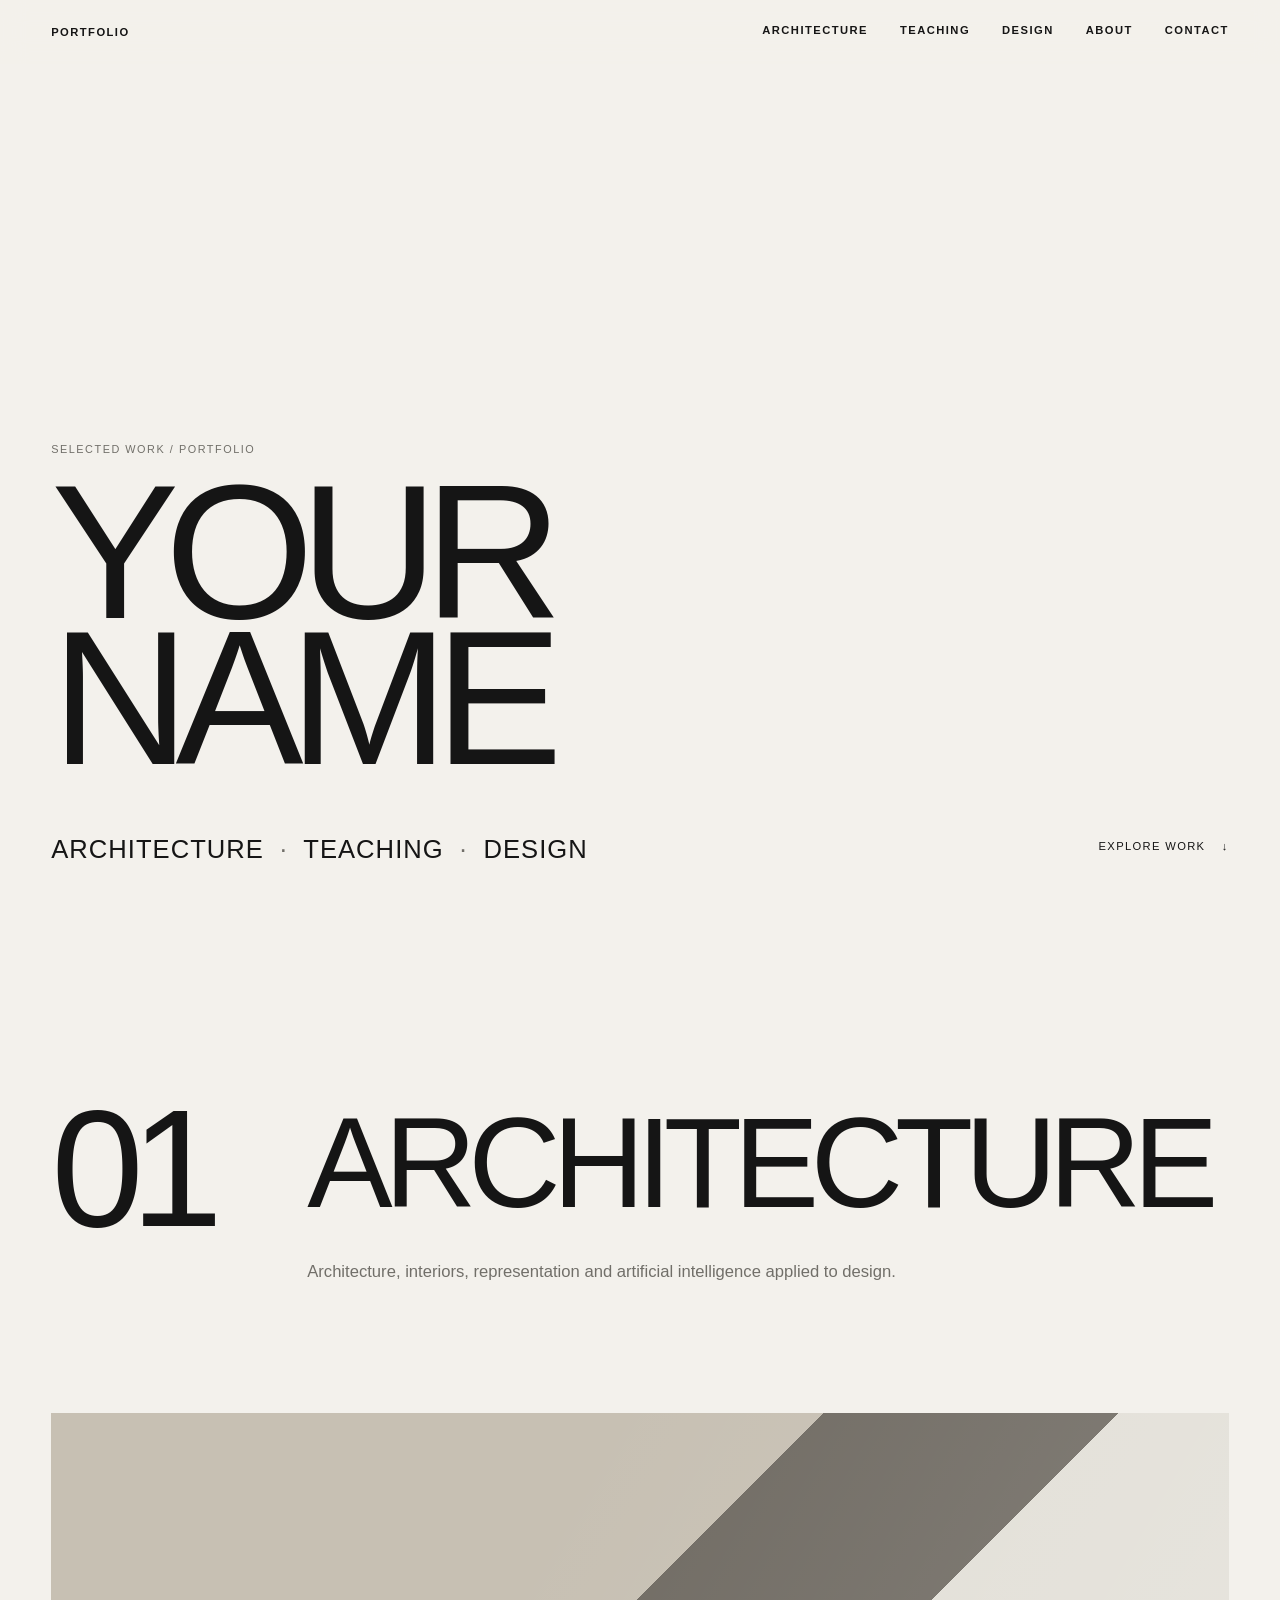
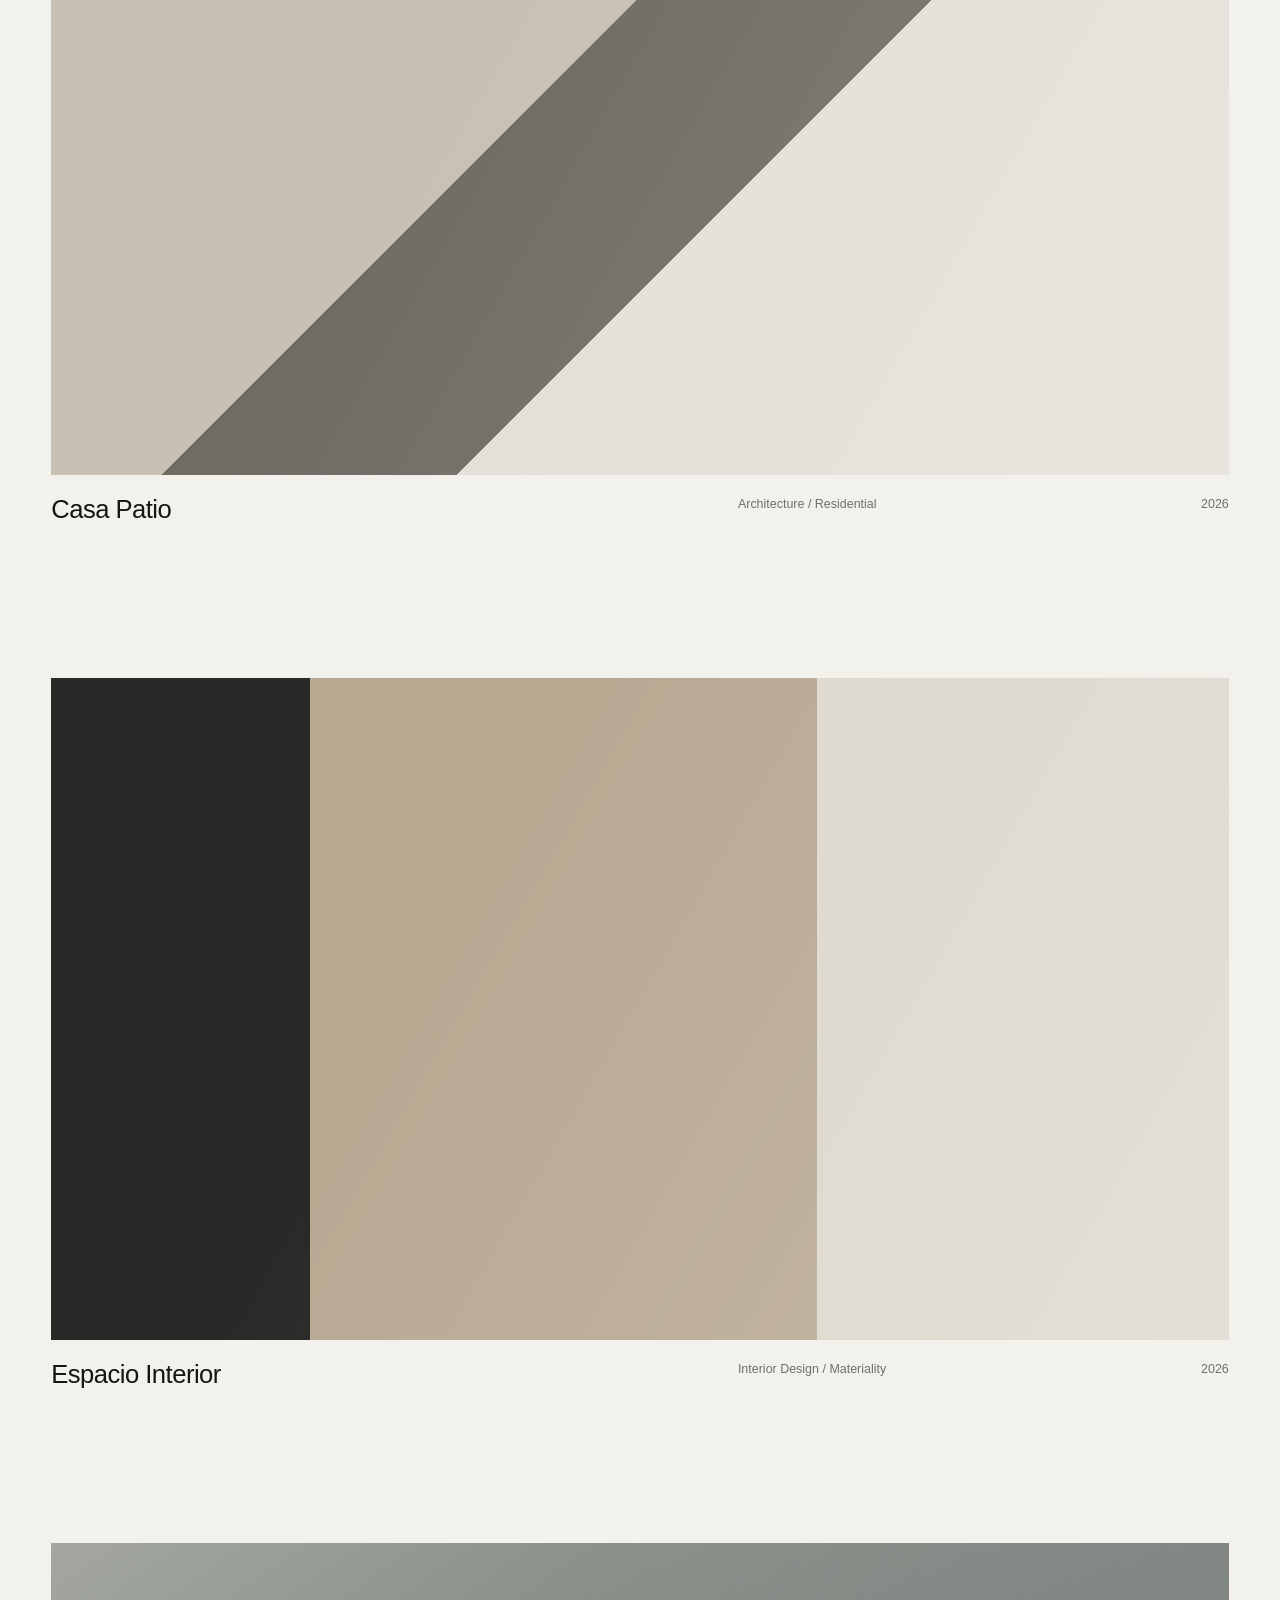
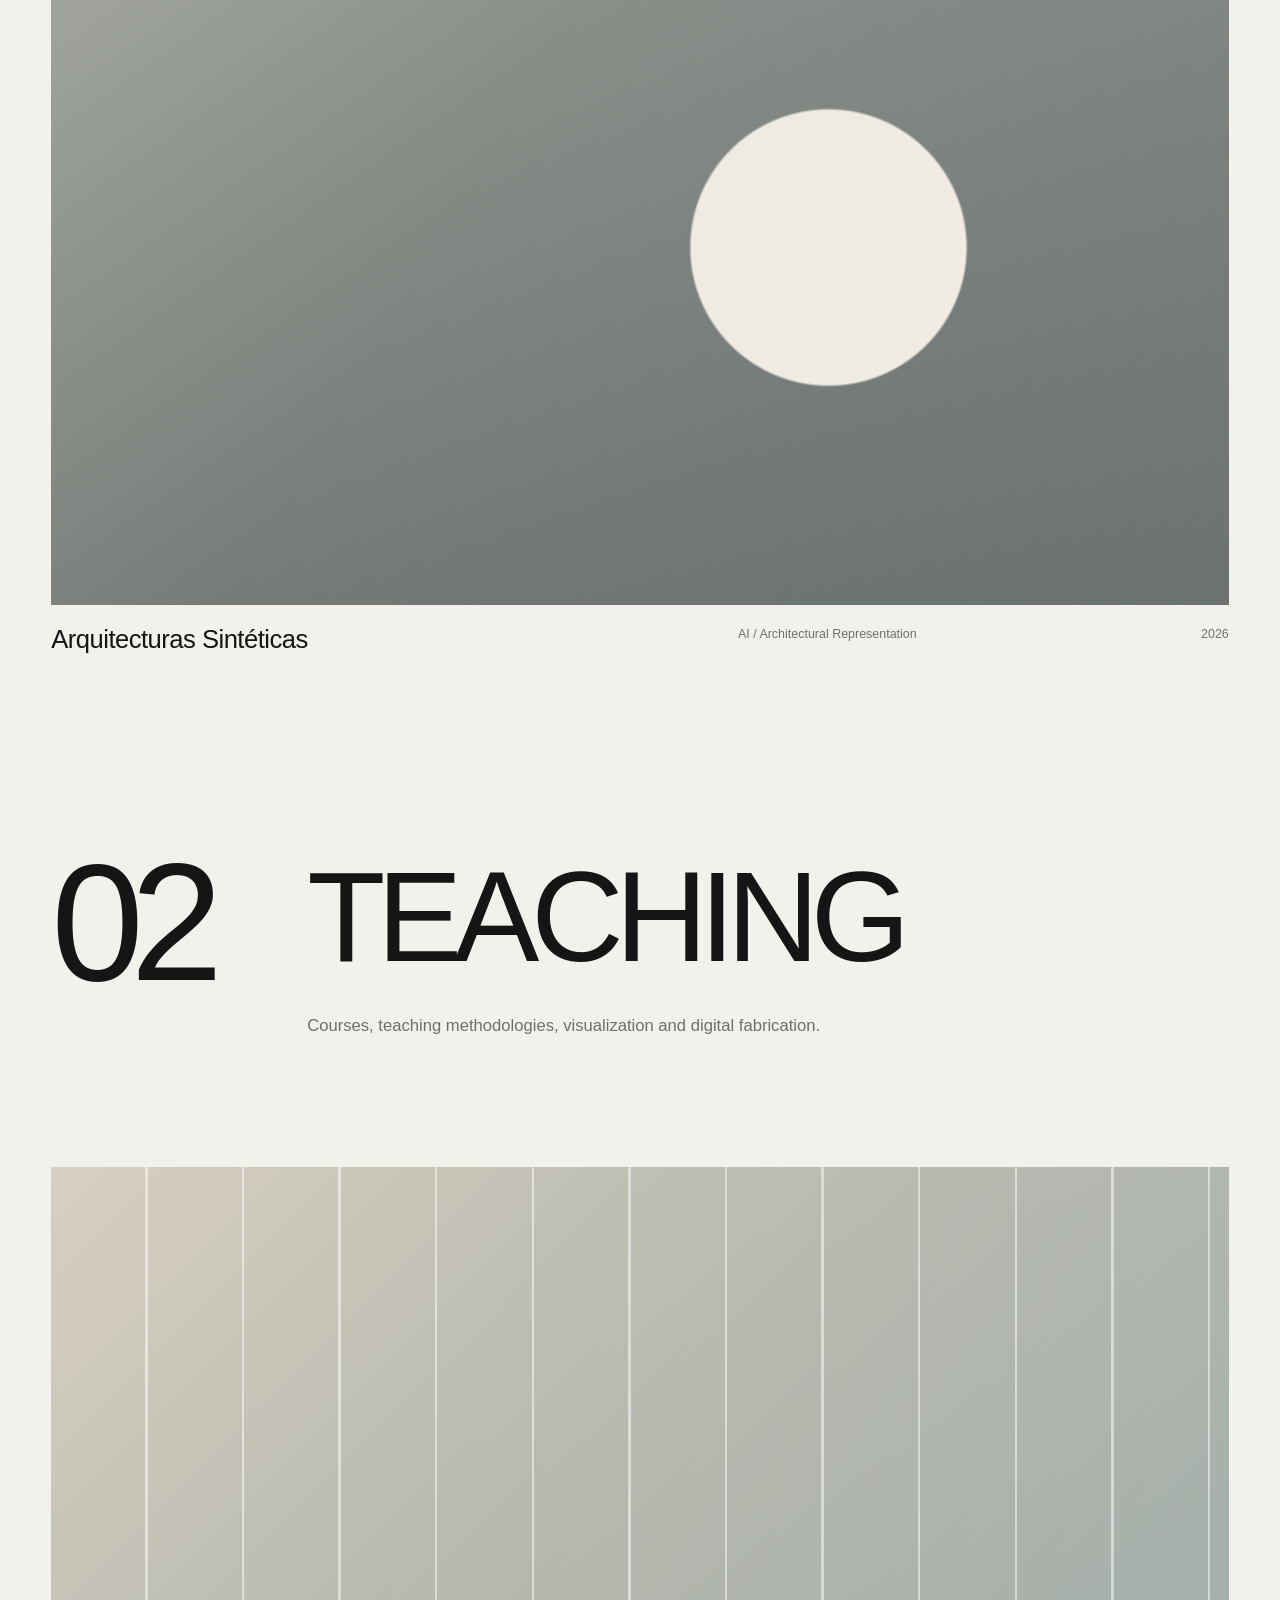
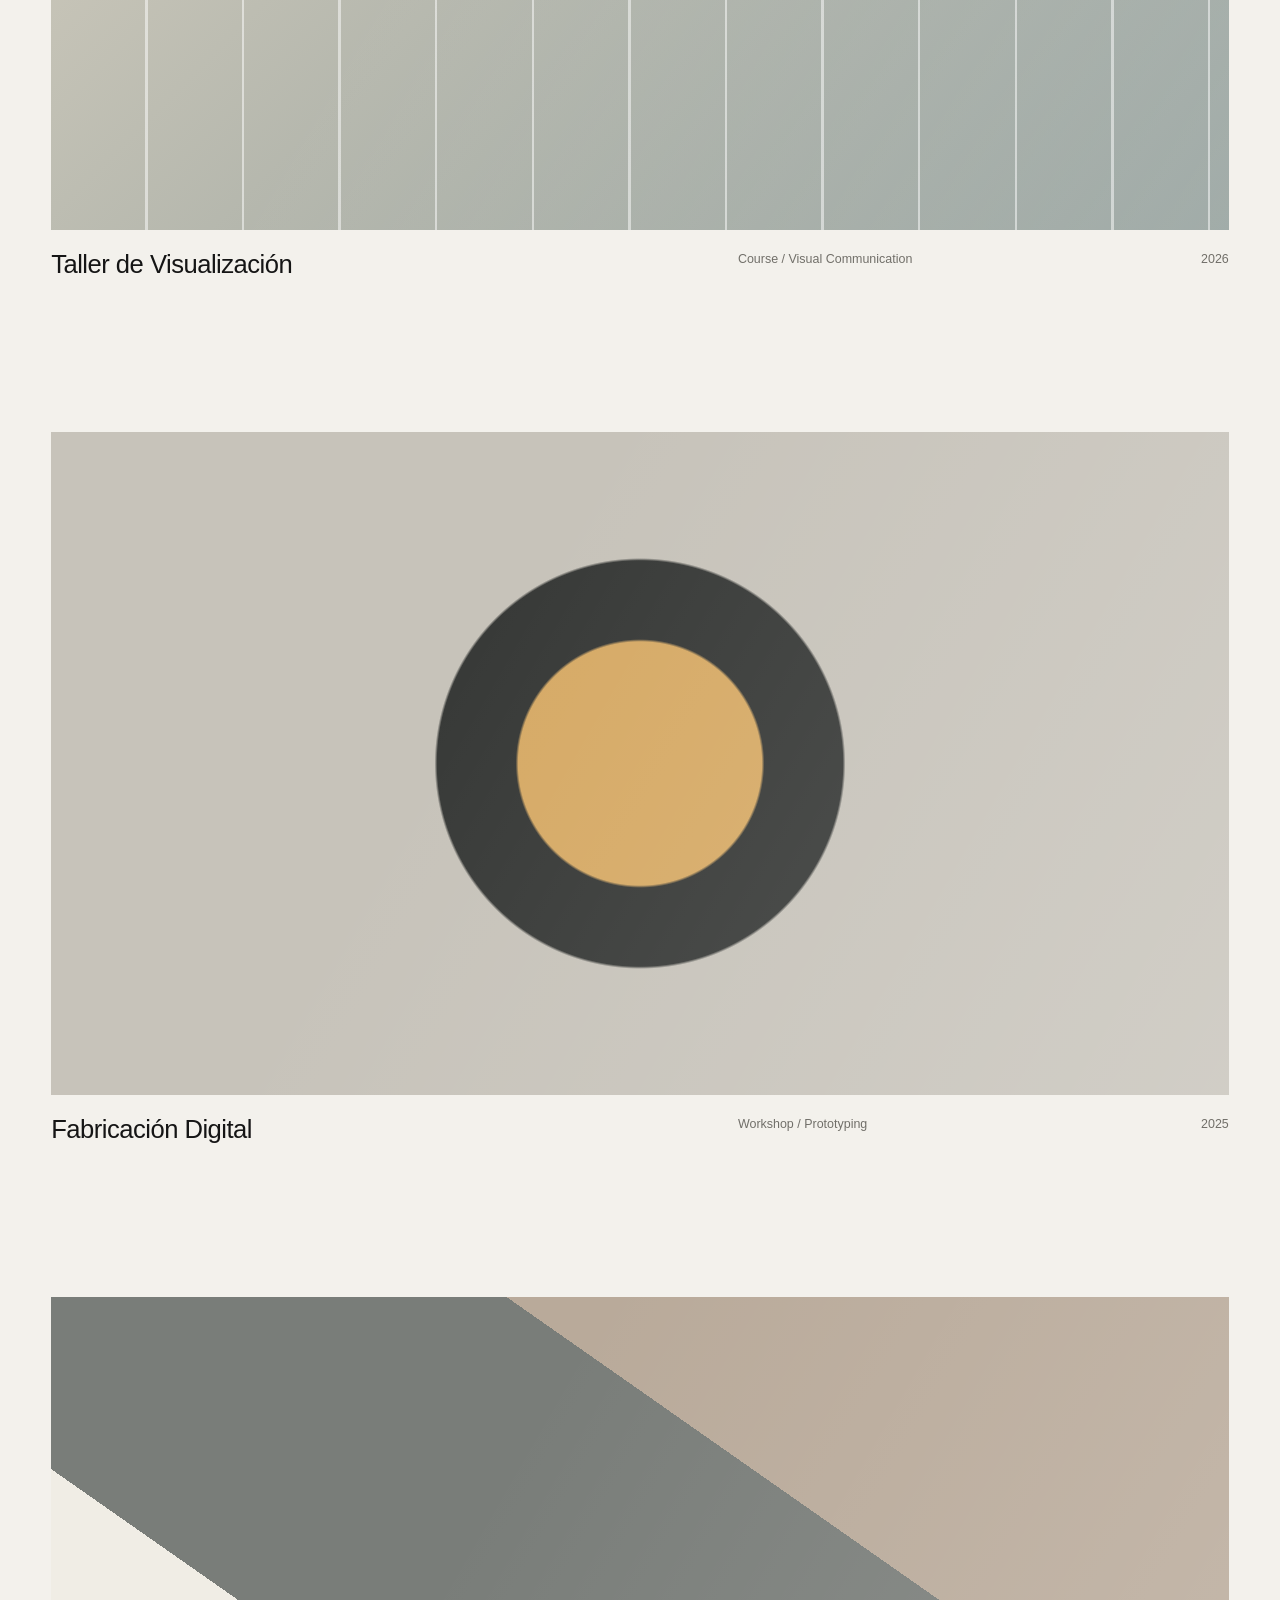
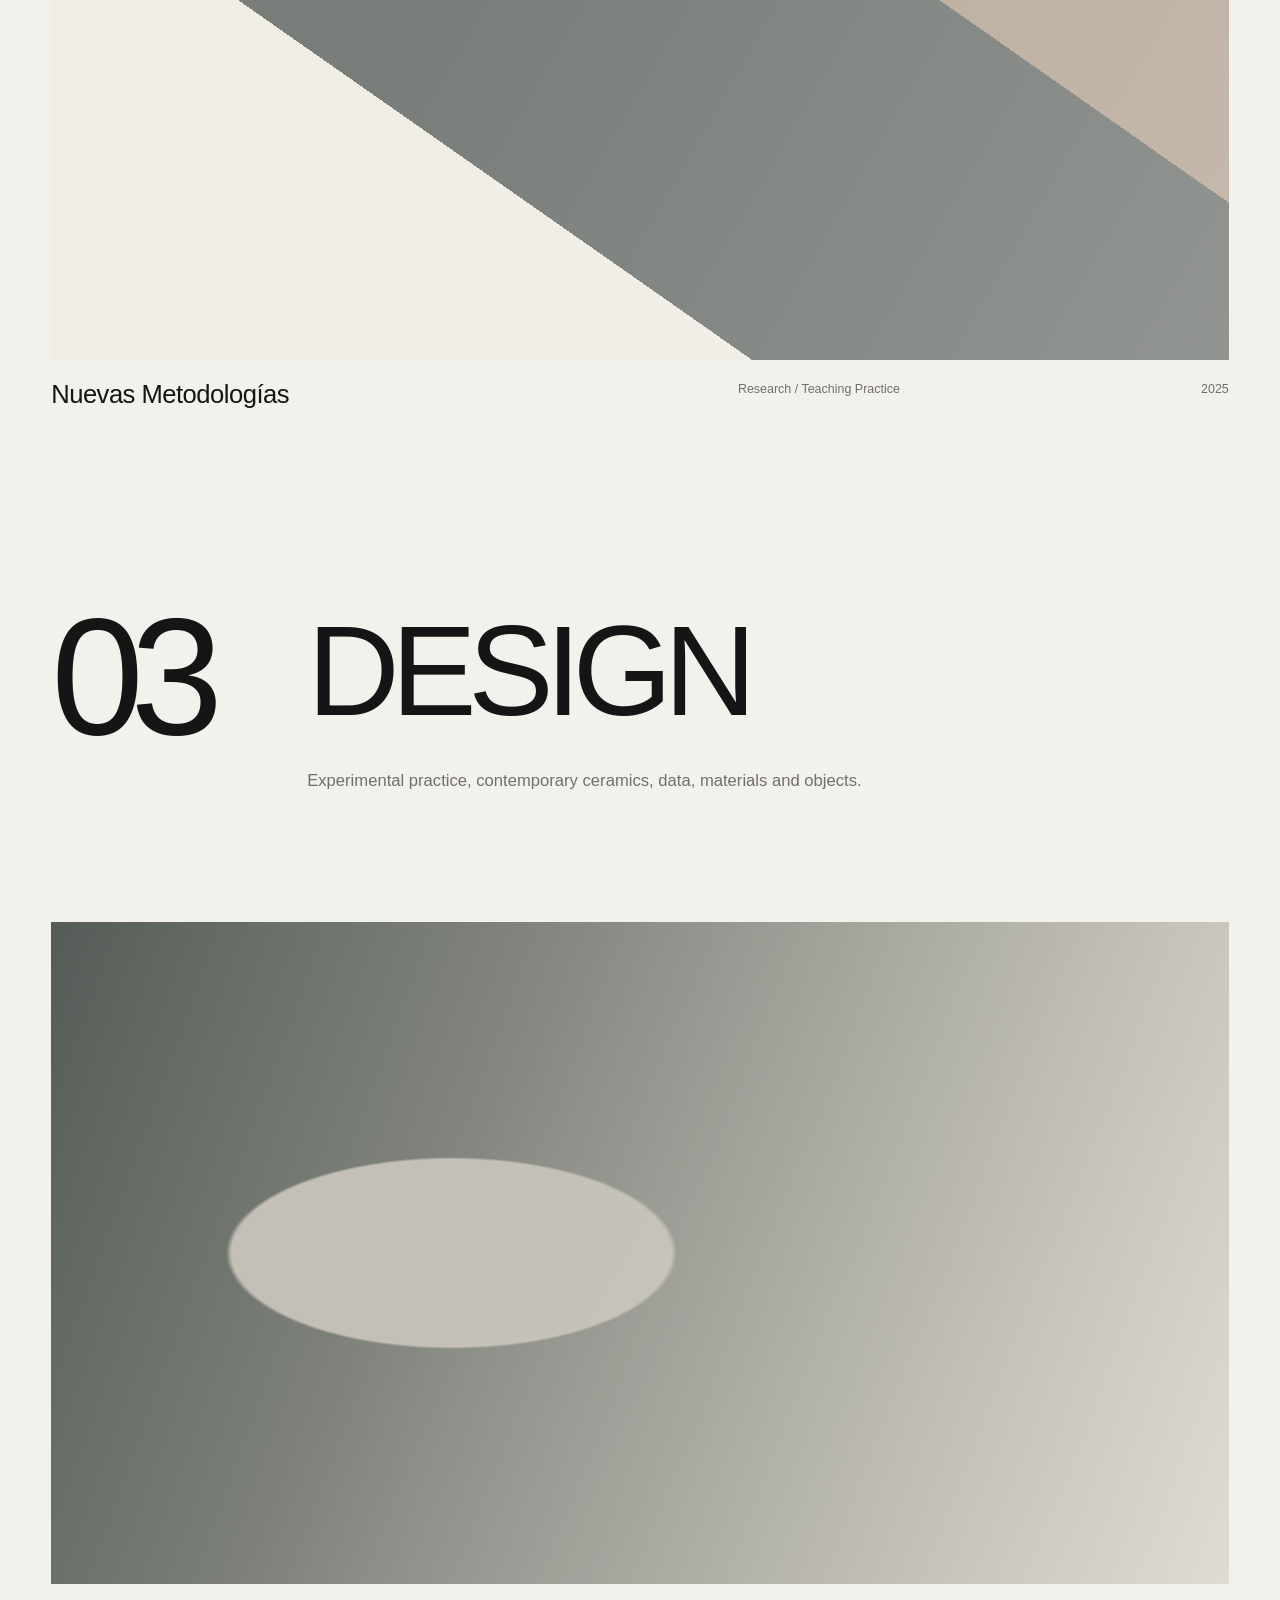
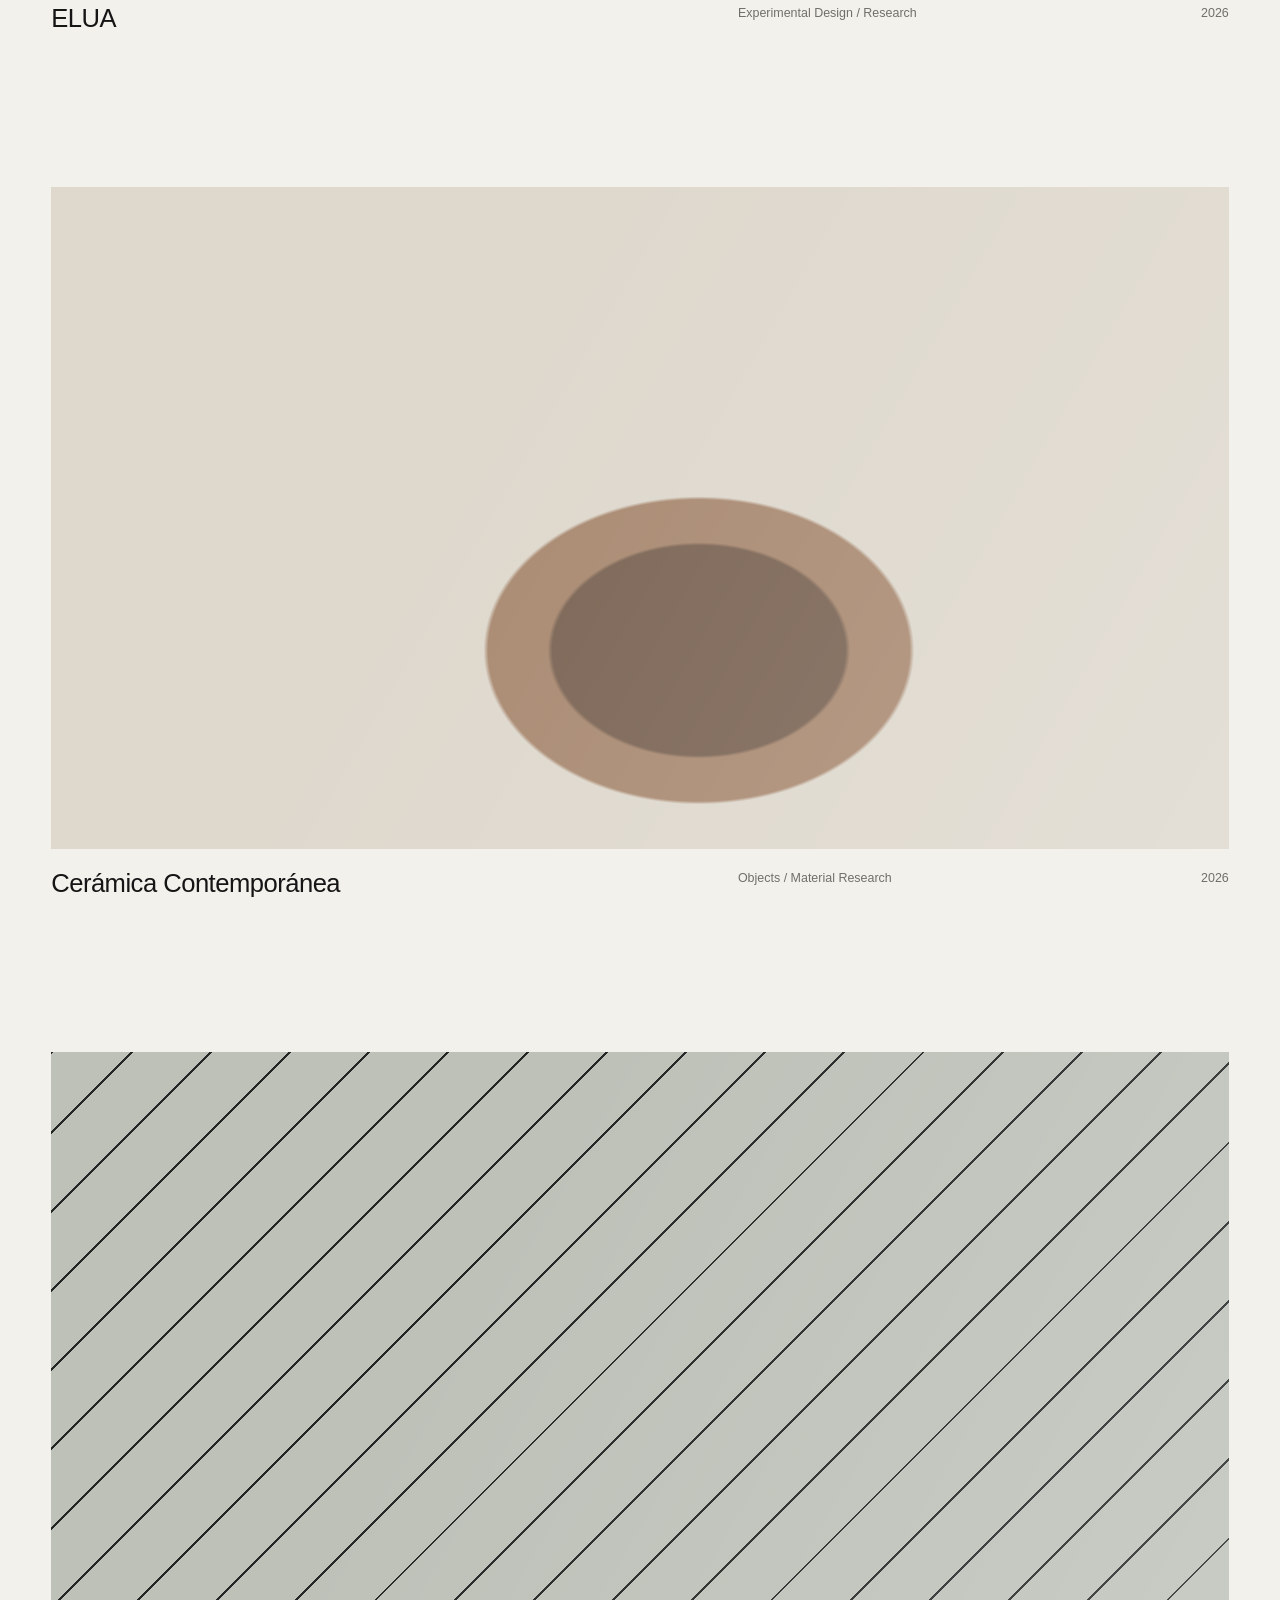
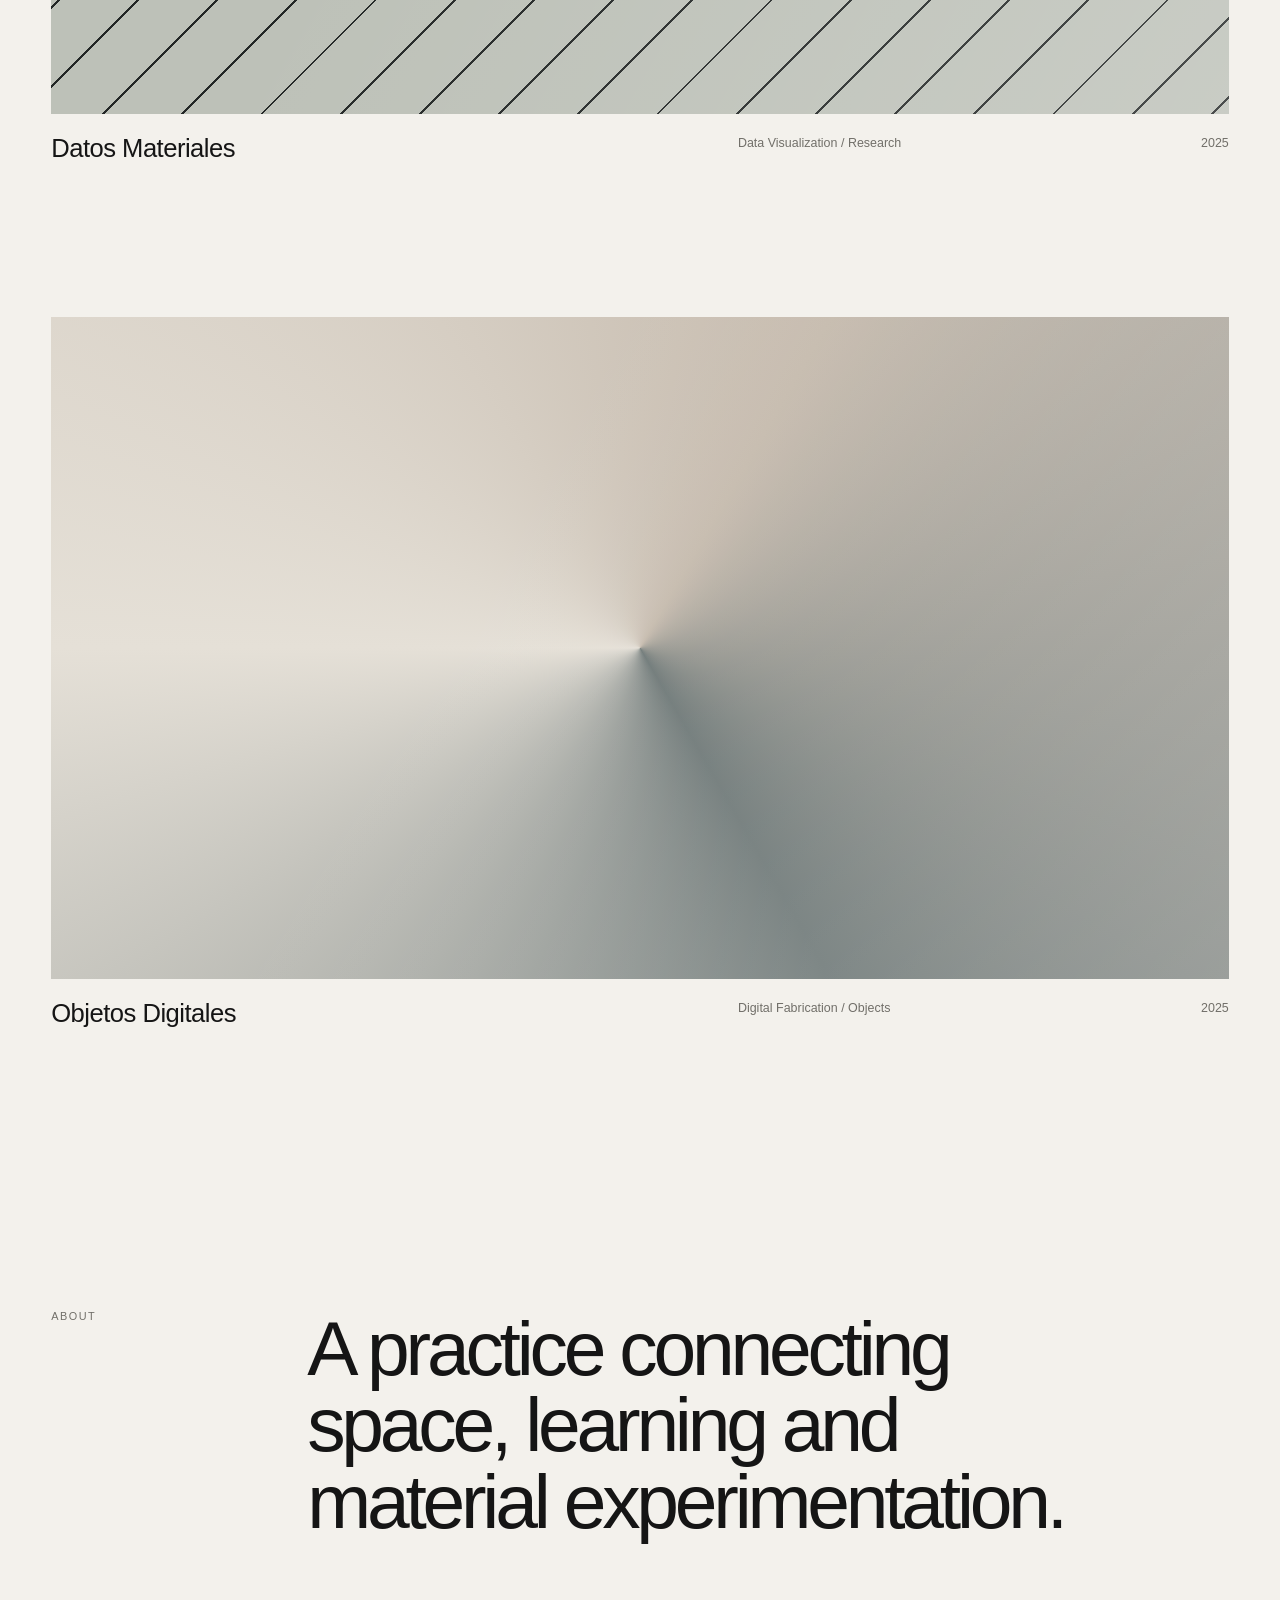
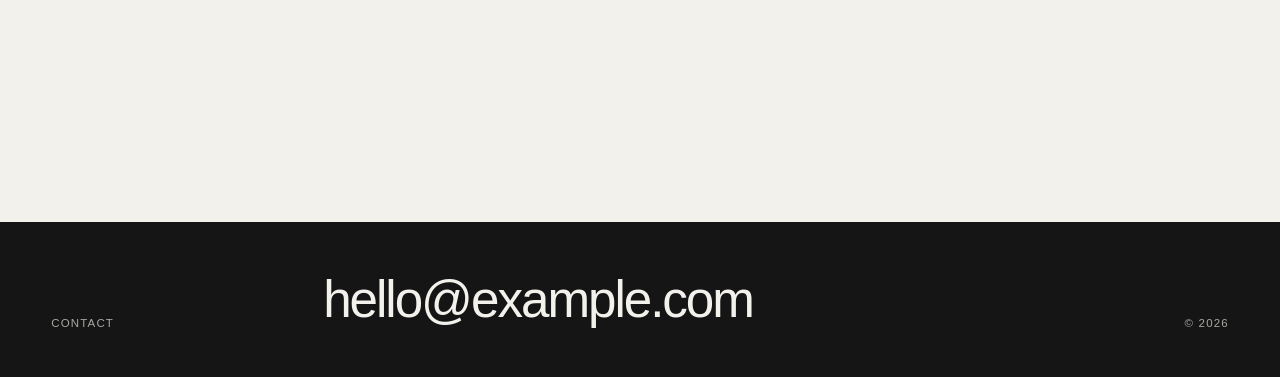
==== index.html @ 9d8085e8 "first commit" ====
<!doctype html>
<html lang="es">
<head>
  <meta charset="UTF-8">
  <meta name="viewport" content="width=device-width, initial-scale=1.0">
  <meta name="description" content="Portafolio de arquitectura, docencia y diseño.">
  <title>Portfolio — Architecture, Teaching &amp; Design</title>
  <link rel="stylesheet" href="style.css">
</head>
<body>
  <header class="site-header">
    <a class="wordmark" href="#top" aria-label="Ir al inicio">PORTFOLIO</a>
    <button class="menu-toggle" type="button" aria-expanded="false" aria-controls="site-nav">
      <span>MENU</span><span class="menu-icon" aria-hidden="true"></span>
    </button>
    <nav id="site-nav" class="site-nav" aria-label="Navegación principal">
      <a href="#architecture">Architecture</a>
      <a href="#teaching">Teaching</a>
      <a href="#design">Design</a>
      <a href="#about">About</a>
      <a href="#contact">Contact</a>
    </nav>
  </header>

  <main id="top">
    <section class="hero" aria-labelledby="hero-title">
      <p class="eyebrow">Selected work / Portfolio</p>
      <h1 id="hero-title">YOUR<br>NAME</h1>
      <p class="disciplines">Architecture <span>·</span> Teaching <span>·</span> Design</p>
      <a class="scroll-link" href="#architecture">Explore work <span aria-hidden="true">↓</span></a>
    </section>

    <section id="architecture" class="work-section" aria-labelledby="architecture-title">
      <header class="section-heading reveal">
        <p class="section-number">01</p>
        <div>
          <h2 id="architecture-title">Architecture</h2>
          <p>Architecture, interiors, representation and artificial intelligence applied to design.</p>
        </div>
      </header>
      <div class="project-list">
        <article class="project reveal">
          <div class="project-image visual-architecture-1" role="img" aria-label="Imagen provisional del proyecto Casa Patio"></div>
          <div class="project-meta"><h3>Casa Patio</h3><p>Architecture / Residential</p><span>2026</span></div>
        </article>
        <article class="project reveal">
          <div class="project-image visual-architecture-2" role="img" aria-label="Imagen provisional del proyecto Espacio Interior"></div>
          <div class="project-meta"><h3>Espacio Interior</h3><p>Interior Design / Materiality</p><span>2026</span></div>
        </article>
        <article class="project reveal">
          <div class="project-image visual-architecture-3" role="img" aria-label="Imagen provisional del proyecto Arquitecturas Sintéticas"></div>
          <div class="project-meta"><h3>Arquitecturas Sintéticas</h3><p>AI / Architectural Representation</p><span>2026</span></div>
        </article>
      </div>
    </section>

    <section id="teaching" class="work-section" aria-labelledby="teaching-title">
      <header class="section-heading reveal">
        <p class="section-number">02</p>
        <div>
          <h2 id="teaching-title">Teaching</h2>
          <p>Courses, teaching methodologies, visualization and digital fabrication.</p>
        </div>
      </header>
      <div class="project-list">
        <article class="project reveal">
          <div class="project-image visual-teaching-1" role="img" aria-label="Imagen provisional del proyecto Taller de Visualización"></div>
          <div class="project-meta"><h3>Taller de Visualización</h3><p>Course / Visual Communication</p><span>2026</span></div>
        </article>
        <article class="project reveal">
          <div class="project-image visual-teaching-2" role="img" aria-label="Imagen provisional del proyecto Fabricación Digital"></div>
          <div class="project-meta"><h3>Fabricación Digital</h3><p>Workshop / Prototyping</p><span>2025</span></div>
        </article>
        <article class="project reveal">
          <div class="project-image visual-teaching-3" role="img" aria-label="Imagen provisional del proyecto Nuevas Metodologías"></div>
          <div class="project-meta"><h3>Nuevas Metodologías</h3><p>Research / Teaching Practice</p><span>2025</span></div>
        </article>
      </div>
    </section>

    <section id="design" class="work-section" aria-labelledby="design-title">
      <header class="section-heading reveal">
        <p class="section-number">03</p>
        <div>
          <h2 id="design-title">Design</h2>
          <p>Experimental practice, contemporary ceramics, data, materials and objects.</p>
        </div>
      </header>
      <div class="project-list">
        <article class="project reveal">
          <div class="project-image visual-design-1" role="img" aria-label="Imagen provisional del proyecto ELUA"></div>
          <div class="project-meta"><h3>ELUA</h3><p>Experimental Design / Research</p><span>2026</span></div>
        </article>
        <article class="project reveal">
          <div class="project-image visual-design-2" role="img" aria-label="Imagen provisional del proyecto Cerámica Contemporánea"></div>
          <div class="project-meta"><h3>Cerámica Contemporánea</h3><p>Objects / Material Research</p><span>2026</span></div>
        </article>
        <article class="project reveal">
          <div class="project-image visual-design-3" role="img" aria-label="Imagen provisional del proyecto Datos Materiales"></div>
          <div class="project-meta"><h3>Datos Materiales</h3><p>Data Visualization / Research</p><span>2025</span></div>
        </article>
        <article class="project reveal">
          <div class="project-image visual-design-4" role="img" aria-label="Imagen provisional del proyecto Objetos Digitales"></div>
          <div class="project-meta"><h3>Objetos Digitales</h3><p>Digital Fabrication / Objects</p><span>2025</span></div>
        </article>
      </div>
    </section>

    <section id="about" class="info-section reveal" aria-labelledby="about-title">
      <p class="info-label">About</p>
      <h2 id="about-title">A practice connecting space, learning and material experimentation.</h2>
    </section>
  </main>

  <footer id="contact" class="site-footer">
    <p>Contact</p>
    <a href="mailto:hello@example.com">hello@example.com</a>
    <p class="copyright">© <span id="year">2026</span></p>
  </footer>

  <script src="main.js"></script>
</body>
</html>
---- style.css ----
:root {
  --ink: #151515;
  --paper: #f3f1ec;
  --muted: #716f69;
  --line: #c9c6be;
  --page: clamp(1.25rem, 4vw, 4.5rem);
}

* { box-sizing: border-box; }
html { scroll-behavior: smooth; }
body {
  margin: 0;
  color: var(--ink);
  background: var(--paper);
  font-family: Arial, Helvetica, sans-serif;
  -webkit-font-smoothing: antialiased;
}
a { color: inherit; text-decoration: none; }

.site-header {
  position: fixed;
  z-index: 20;
  top: 0;
  left: 0;
  display: flex;
  align-items: center;
  justify-content: space-between;
  width: 100%;
  padding: 1.5rem var(--page);
  background: color-mix(in srgb, var(--paper) 90%, transparent);
  backdrop-filter: blur(12px);
}
.wordmark, .site-nav a, .menu-toggle {
  font-size: .7rem;
  font-weight: 700;
  letter-spacing: .13em;
  text-transform: uppercase;
}
.site-nav { display: flex; gap: clamp(1rem, 2.5vw, 2.75rem); }
.site-nav a { position: relative; padding-bottom: .25rem; }
.site-nav a::after {
  position: absolute;
  right: 0;
  bottom: 0;
  left: 0;
  height: 1px;
  background: currentColor;
  content: "";
  transform: scaleX(0);
  transform-origin: right;
  transition: transform .25s ease;
}
.site-nav a:hover::after, .site-nav a:focus-visible::after { transform: scaleX(1); transform-origin: left; }
.menu-toggle { display: none; border: 0; background: none; color: inherit; }

.hero {
  display: flex;
  min-height: 100svh;
  padding: 9rem var(--page) 3rem;
  flex-direction: column;
  justify-content: flex-end;
}
.eyebrow, .info-label {
  margin: 0 0 1.5rem;
  color: var(--muted);
  font-size: .68rem;
  letter-spacing: .14em;
  text-transform: uppercase;
}
.hero h1 {
  max-width: 10ch;
  margin: 0;
  font-size: clamp(5rem, 15vw, 13.5rem);
  font-weight: 500;
  letter-spacing: -.075em;
  line-height: .76;
}
.disciplines {
  margin: clamp(2rem, 5vw, 4.5rem) 0 0;
  font-size: clamp(1rem, 2vw, 1.7rem);
  letter-spacing: .04em;
  text-transform: uppercase;
}
.disciplines span { margin: 0 .3em; color: var(--muted); }
.scroll-link {
  align-self: flex-end;
  margin-top: -1.5rem;
  font-size: .7rem;
  letter-spacing: .12em;
  text-transform: uppercase;
}
.scroll-link span { margin-left: .75rem; }

.work-section { padding: clamp(8rem, 17vw, 16rem) var(--page) 0; scroll-margin-top: 3rem; }
.section-heading {
  display: grid;
  grid-template-columns: minmax(7rem, 20vw) 1fr;
  align-items: start;
  margin-bottom: clamp(5rem, 10vw, 10rem);
}
.section-number {
  margin: -.12em 0 0;
  font-size: clamp(5rem, 13vw, 12rem);
  font-weight: 500;
  letter-spacing: -.08em;
  line-height: .85;
}
.section-heading h2 {
  margin: -.1em 0 0;
  font-size: clamp(3.5rem, 10vw, 10rem);
  font-weight: 500;
  letter-spacing: -.065em;
  line-height: .9;
  text-transform: uppercase;
}
.section-heading div p {
  max-width: 37rem;
  margin: 2.5rem 0 0;
  color: var(--muted);
  font-size: clamp(.9rem, 1.3vw, 1.1rem);
  line-height: 1.5;
}
.project-list { display: grid; gap: clamp(6rem, 12vw, 12rem); }
.project-image {
  position: relative;
  width: 100%;
  min-height: 30rem;
  aspect-ratio: 16 / 9;
  overflow: hidden;
  background-color: #d6d2ca;
}
.project-image::after {
  position: absolute;
  inset: 0;
  background: linear-gradient(120deg, transparent 35%, rgb(255 255 255 / .18));
  content: "";
  transition: transform .8s cubic-bezier(.2,.7,.2,1);
}
.project:hover .project-image::after { transform: translateX(10%); }
.project-meta {
  display: grid;
  grid-template-columns: 1.5fr 1fr auto;
  gap: 1rem;
  padding-top: 1.25rem;
}
.project-meta h3, .project-meta p, .project-meta span { margin: 0; font-size: .78rem; font-weight: 400; }
.project-meta h3 { font-size: clamp(1.15rem, 2vw, 1.75rem); letter-spacing: -.02em; }
.project-meta p, .project-meta span { color: var(--muted); line-height: 1.5; }

.visual-architecture-1 { background: linear-gradient(135deg, #c7c0b3 0 42%, #706b63 42% 58%, #e2dfd7 58%); }
.visual-architecture-2 { background: linear-gradient(90deg, #282a27 0 22%, #b8a993 22% 65%, #ddd8cd 65%); }
.visual-architecture-3 { background: radial-gradient(circle at 66% 46%, #eeeae1 0 16%, transparent 16.3%), linear-gradient(145deg, #a4a7a1, #4b5351); }
.visual-teaching-1 { background: repeating-linear-gradient(90deg, transparent 0 8%, rgb(255 255 255 / .5) 8% 8.2%), linear-gradient(135deg, #d7d0c1, #8d9a96); }
.visual-teaching-2 { background: radial-gradient(circle at center, #d6aa66 0 18%, #383a38 18.4% 30%, #c7c3ba 30.4%); }
.visual-teaching-3 { background: linear-gradient(35deg, #f0ede5 0 33%, #797d79 33% 66%, #b9aa9a 66%); }
.visual-design-1 { background: radial-gradient(ellipse at 34% 50%, #c4c0b7 0 20%, transparent 20.5%), linear-gradient(110deg, #555c57, #d9d4ca); }
.visual-design-2 { background: radial-gradient(ellipse at 55% 70%, #7c6656 0 16%, #aa8b73 16.5% 23%, transparent 23.5%), #ded8cd; }
.visual-design-3 { background: repeating-linear-gradient(135deg, #232726 0 2px, #bdc1b8 2px 3.5rem); }
.visual-design-4 { background: conic-gradient(from 30deg at 50% 50%, #c6bbae, #6f7978, #e5e0d7, #c6bbae); }

.info-section {
  display: grid;
  grid-template-columns: minmax(7rem, 20vw) 1fr;
  padding: clamp(12rem, 22vw, 22rem) var(--page);
}
.info-section h2 {
  max-width: 18ch;
  margin: 0;
  font-size: clamp(2.5rem, 6vw, 6rem);
  font-weight: 400;
  letter-spacing: -.055em;
  line-height: 1;
}
.site-footer {
  display: grid;
  grid-template-columns: minmax(7rem, 20vw) 1fr auto;
  gap: 1rem;
  align-items: end;
  padding: 3rem var(--page);
  color: var(--paper);
  background: var(--ink);
}
.site-footer p { margin: 0; color: #a8a8a3; font-size: .72rem; letter-spacing: .1em; text-transform: uppercase; }
.site-footer a { font-size: clamp(1.5rem, 4vw, 4rem); letter-spacing: -.04em; }

.reveal { opacity: 0; transform: translateY(2rem); transition: opacity .8s ease, transform .8s ease; }
.reveal.is-visible { opacity: 1; transform: none; }

@media (max-width: 760px) {
  .site-header { padding-top: 1.15rem; padding-bottom: 1.15rem; }
  .menu-toggle { display: flex; align-items: center; gap: .75rem; padding: .5rem 0; }
  .menu-icon, .menu-icon::after { display: block; width: 1.25rem; height: 1px; background: currentColor; content: ""; transition: transform .2s; }
  .menu-icon::after { transform: translateY(.3rem); }
  .menu-toggle[aria-expanded="true"] .menu-icon { transform: rotate(45deg); }
  .menu-toggle[aria-expanded="true"] .menu-icon::after { transform: rotate(90deg); }
  .site-nav {
    position: fixed;
    inset: 3.75rem 0 auto;
    display: flex;
    padding: 2rem var(--page) 3rem;
    background: var(--paper);
    flex-direction: column;
    gap: 1.2rem;
    opacity: 0;
    pointer-events: none;
    transform: translateY(-1rem);
    transition: opacity .2s, transform .2s;
  }
  .site-nav.is-open { opacity: 1; pointer-events: auto; transform: none; }
  .site-nav a { font-size: 1.2rem; }
  .hero { min-height: 92svh; }
  .hero h1 { font-size: clamp(4.5rem, 25vw, 8rem); }
  .disciplines { display: flex; flex-wrap: wrap; gap: .35rem; }
  .disciplines span { margin: 0; }
  .scroll-link { align-self: flex-start; margin-top: 3rem; }
  .section-heading, .info-section { grid-template-columns: 1fr; }
  .section-number { margin-bottom: 2rem; font-size: 6rem; }
  .section-heading h2 { font-size: clamp(3.2rem, 17vw, 6rem); overflow-wrap: anywhere; }
  .project-image { min-height: 20rem; aspect-ratio: 4 / 5; }
  .project-meta { grid-template-columns: 1fr auto; }
  .project-meta p { grid-row: 2; }
  .project-meta span { grid-column: 2; grid-row: 1; }
  .info-label { margin-bottom: 2rem; }
  .site-footer { grid-template-columns: 1fr auto; }
  .site-footer a { grid-column: 1 / -1; grid-row: 1; }
}

@media (prefers-reduced-motion: reduce) {
  html { scroll-behavior: auto; }
  *, *::before, *::after { transition-duration: .01ms !important; }
  .reveal { opacity: 1; transform: none; }
}
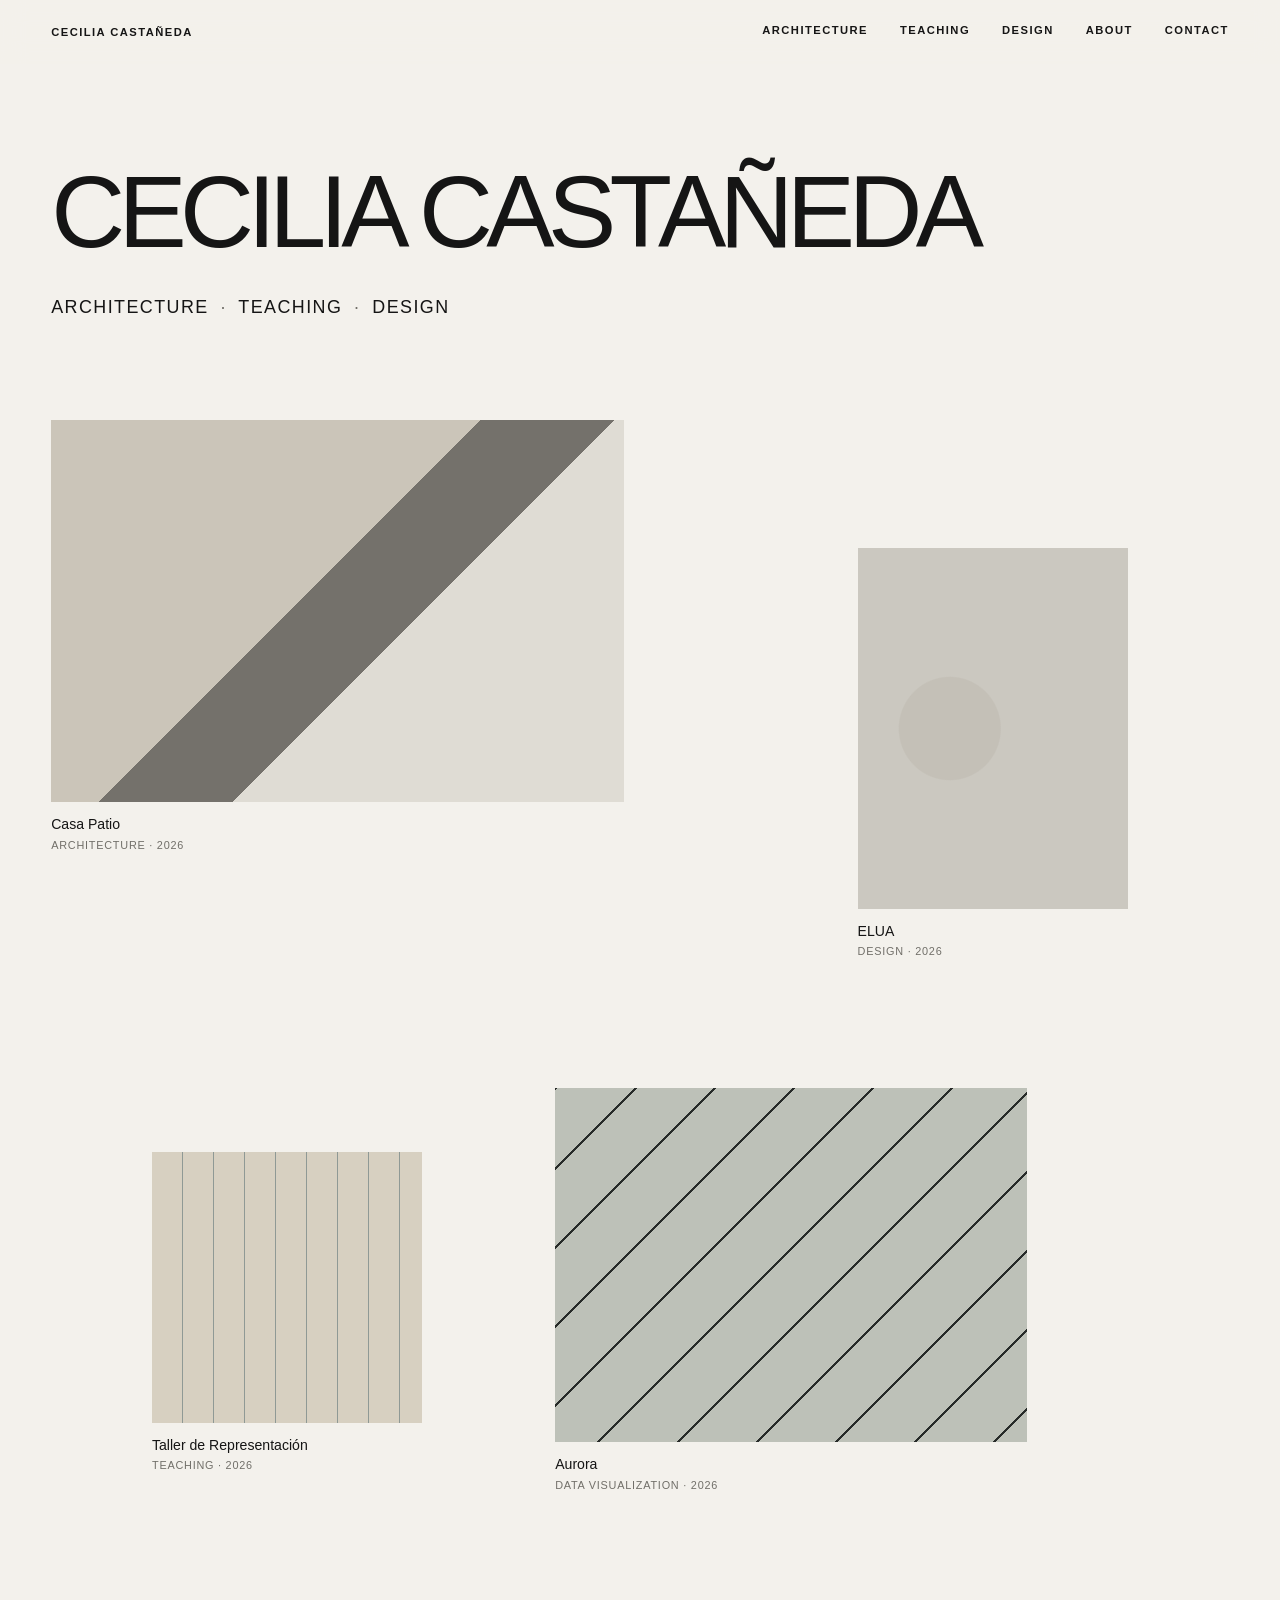
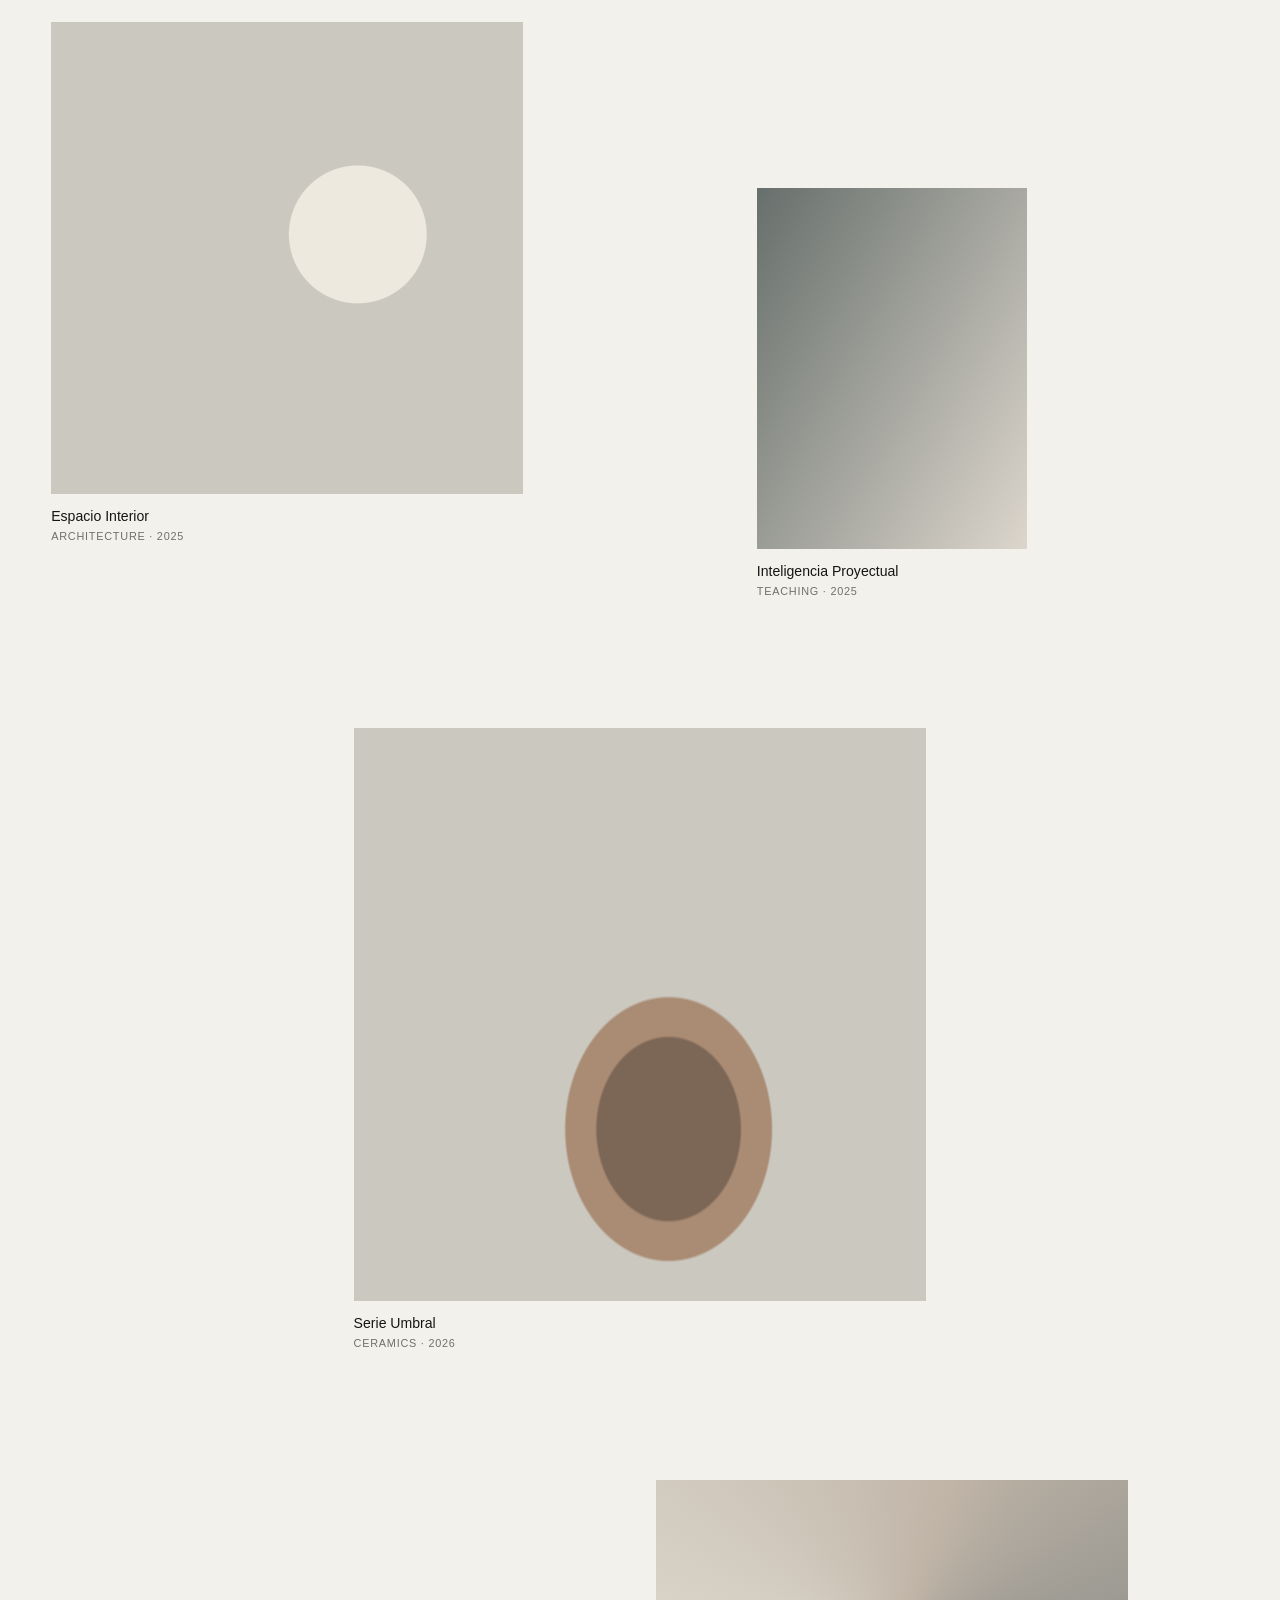
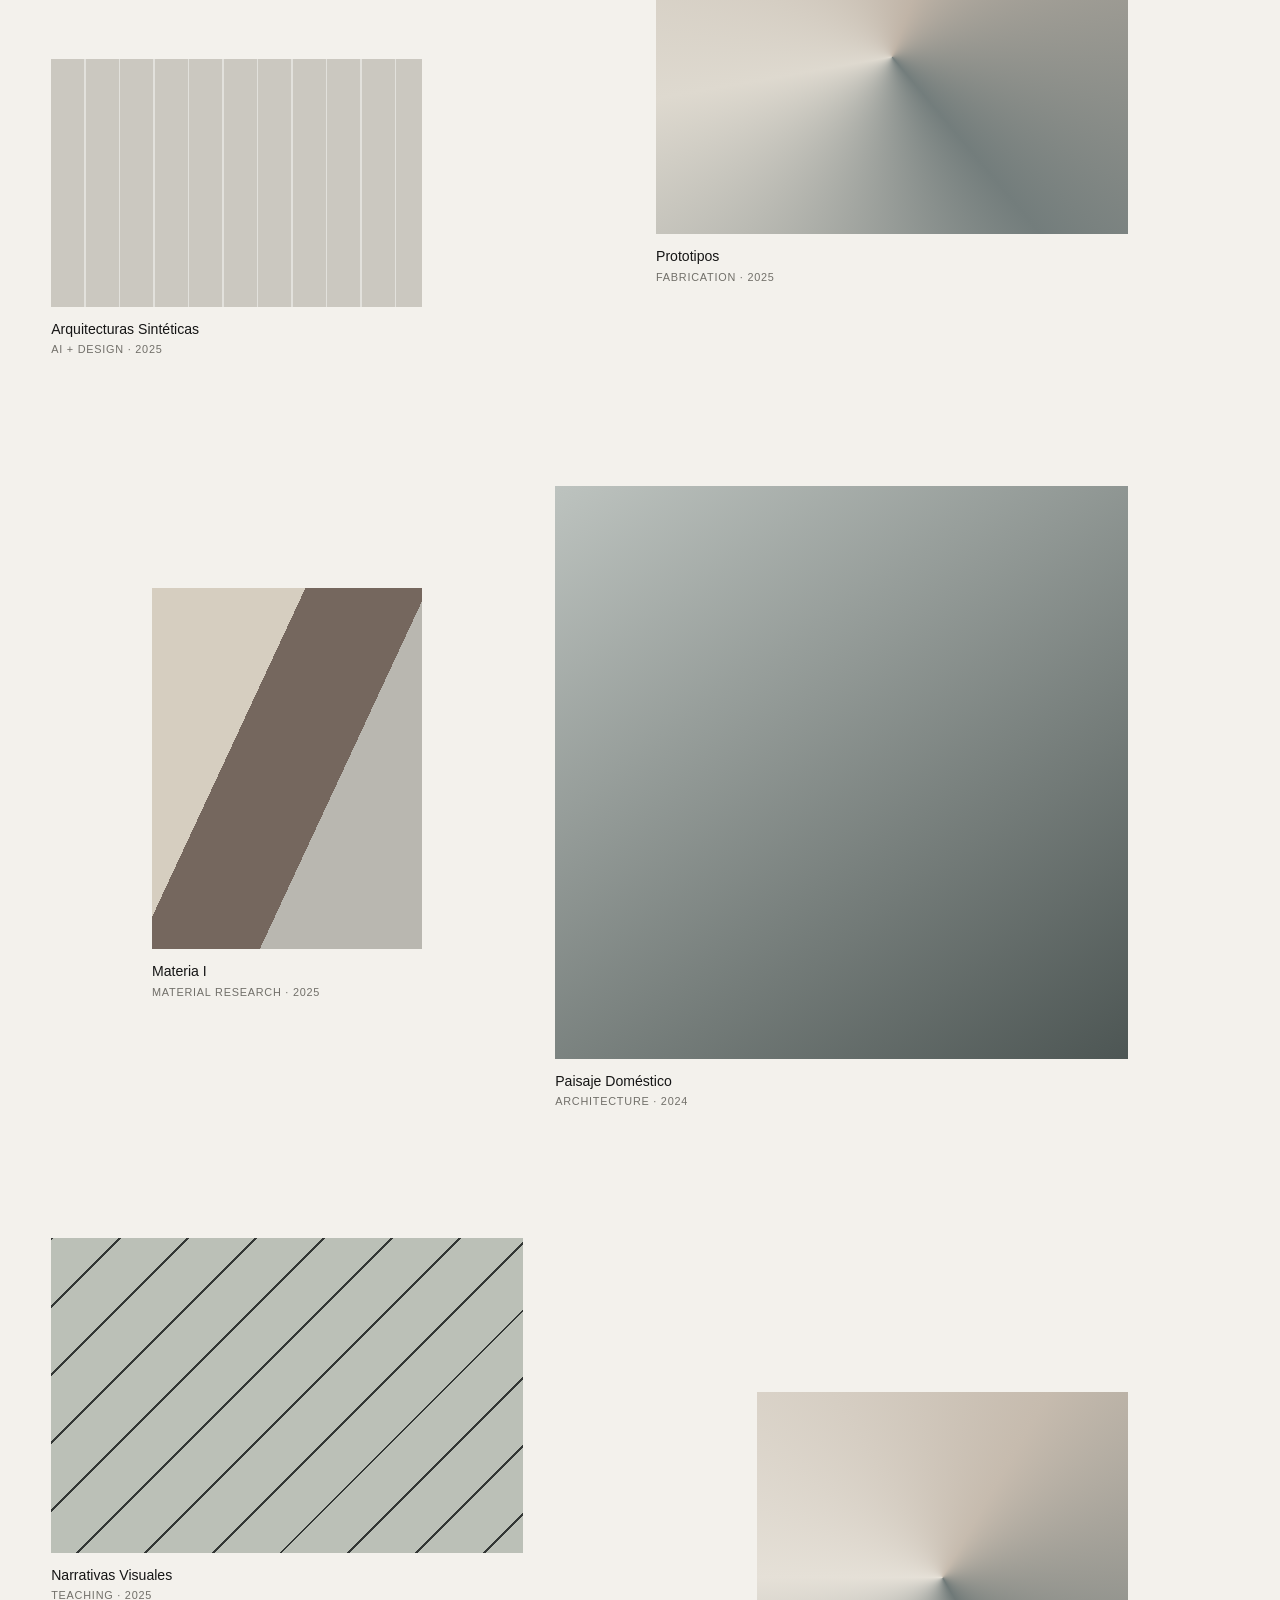
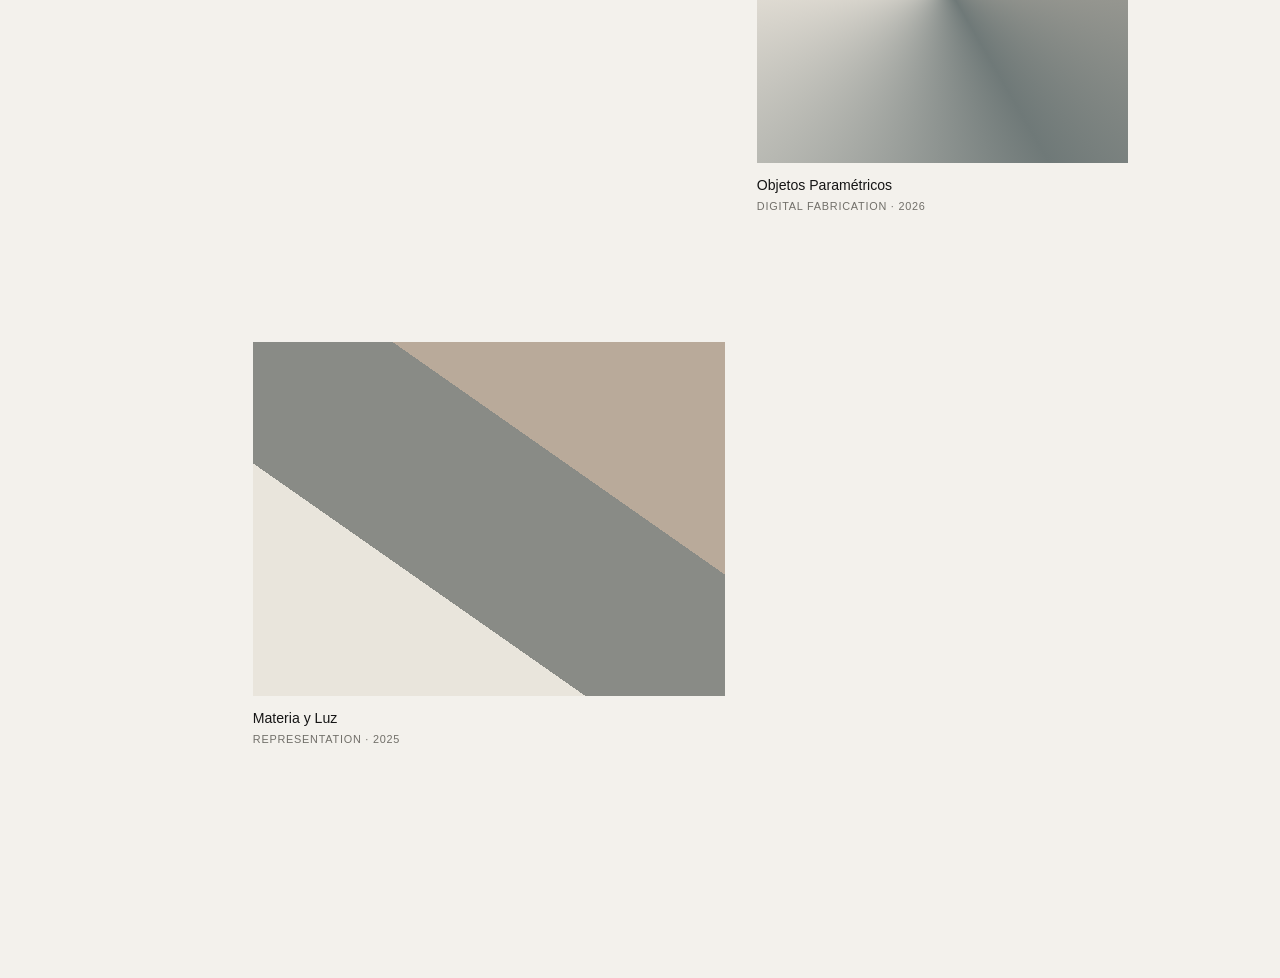
==== commit b223a3da: "test1" ====
--- a/index.html
+++ b/index.html
@@ -3,121 +3,38 @@
 <head>
   <meta charset="UTF-8">
   <meta name="viewport" content="width=device-width, initial-scale=1.0">
-  <meta name="description" content="Portafolio de arquitectura, docencia y diseño.">
-  <title>Portfolio — Architecture, Teaching &amp; Design</title>
+  <meta name="description" content="Portafolio de Cecilia Castañeda: arquitectura, docencia y diseño.">
+  <title>Cecilia Castañeda — Portfolio</title>
   <link rel="stylesheet" href="style.css">
 </head>
-<body>
+<body class="home-page">
   <header class="site-header">
-    <a class="wordmark" href="#top" aria-label="Ir al inicio">PORTFOLIO</a>
-    <button class="menu-toggle" type="button" aria-expanded="false" aria-controls="site-nav">
-      <span>MENU</span><span class="menu-icon" aria-hidden="true"></span>
-    </button>
-    <nav id="site-nav" class="site-nav" aria-label="Navegación principal">
-      <a href="#architecture">Architecture</a>
-      <a href="#teaching">Teaching</a>
-      <a href="#design">Design</a>
-      <a href="#about">About</a>
-      <a href="#contact">Contact</a>
-    </nav>
+    <a class="wordmark" href="index.html">Cecilia Castañeda</a>
+    <button class="menu-toggle" type="button" aria-expanded="false" aria-controls="site-nav"><span>Menu</span><span class="menu-icon" aria-hidden="true"></span></button>
+    <nav id="site-nav" class="site-nav" aria-label="Navegación principal"><a href="architecture.html">Architecture</a><a href="teaching.html">Teaching</a><a href="design.html">Design</a><a href="about.html">About</a><a href="contact.html">Contact</a></nav>
   </header>
-
-  <main id="top">
-    <section class="hero" aria-labelledby="hero-title">
-      <p class="eyebrow">Selected work / Portfolio</p>
-      <h1 id="hero-title">YOUR<br>NAME</h1>
-      <p class="disciplines">Architecture <span>·</span> Teaching <span>·</span> Design</p>
-      <a class="scroll-link" href="#architecture">Explore work <span aria-hidden="true">↓</span></a>
-    </section>
-
-    <section id="architecture" class="work-section" aria-labelledby="architecture-title">
-      <header class="section-heading reveal">
-        <p class="section-number">01</p>
-        <div>
-          <h2 id="architecture-title">Architecture</h2>
-          <p>Architecture, interiors, representation and artificial intelligence applied to design.</p>
-        </div>
-      </header>
-      <div class="project-list">
-        <article class="project reveal">
-          <div class="project-image visual-architecture-1" role="img" aria-label="Imagen provisional del proyecto Casa Patio"></div>
-          <div class="project-meta"><h3>Casa Patio</h3><p>Architecture / Residential</p><span>2026</span></div>
-        </article>
-        <article class="project reveal">
-          <div class="project-image visual-architecture-2" role="img" aria-label="Imagen provisional del proyecto Espacio Interior"></div>
-          <div class="project-meta"><h3>Espacio Interior</h3><p>Interior Design / Materiality</p><span>2026</span></div>
-        </article>
-        <article class="project reveal">
-          <div class="project-image visual-architecture-3" role="img" aria-label="Imagen provisional del proyecto Arquitecturas Sintéticas"></div>
-          <div class="project-meta"><h3>Arquitecturas Sintéticas</h3><p>AI / Architectural Representation</p><span>2026</span></div>
-        </article>
-      </div>
-    </section>
-
-    <section id="teaching" class="work-section" aria-labelledby="teaching-title">
-      <header class="section-heading reveal">
-        <p class="section-number">02</p>
-        <div>
-          <h2 id="teaching-title">Teaching</h2>
-          <p>Courses, teaching methodologies, visualization and digital fabrication.</p>
-        </div>
-      </header>
-      <div class="project-list">
-        <article class="project reveal">
-          <div class="project-image visual-teaching-1" role="img" aria-label="Imagen provisional del proyecto Taller de Visualización"></div>
-          <div class="project-meta"><h3>Taller de Visualización</h3><p>Course / Visual Communication</p><span>2026</span></div>
-        </article>
-        <article class="project reveal">
-          <div class="project-image visual-teaching-2" role="img" aria-label="Imagen provisional del proyecto Fabricación Digital"></div>
-          <div class="project-meta"><h3>Fabricación Digital</h3><p>Workshop / Prototyping</p><span>2025</span></div>
-        </article>
-        <article class="project reveal">
-          <div class="project-image visual-teaching-3" role="img" aria-label="Imagen provisional del proyecto Nuevas Metodologías"></div>
-          <div class="project-meta"><h3>Nuevas Metodologías</h3><p>Research / Teaching Practice</p><span>2025</span></div>
-        </article>
-      </div>
-    </section>
-
-    <section id="design" class="work-section" aria-labelledby="design-title">
-      <header class="section-heading reveal">
-        <p class="section-number">03</p>
-        <div>
-          <h2 id="design-title">Design</h2>
-          <p>Experimental practice, contemporary ceramics, data, materials and objects.</p>
-        </div>
-      </header>
-      <div class="project-list">
-        <article class="project reveal">
-          <div class="project-image visual-design-1" role="img" aria-label="Imagen provisional del proyecto ELUA"></div>
-          <div class="project-meta"><h3>ELUA</h3><p>Experimental Design / Research</p><span>2026</span></div>
-        </article>
-        <article class="project reveal">
-          <div class="project-image visual-design-2" role="img" aria-label="Imagen provisional del proyecto Cerámica Contemporánea"></div>
-          <div class="project-meta"><h3>Cerámica Contemporánea</h3><p>Objects / Material Research</p><span>2026</span></div>
-        </article>
-        <article class="project reveal">
-          <div class="project-image visual-design-3" role="img" aria-label="Imagen provisional del proyecto Datos Materiales"></div>
-          <div class="project-meta"><h3>Datos Materiales</h3><p>Data Visualization / Research</p><span>2025</span></div>
-        </article>
-        <article class="project reveal">
-          <div class="project-image visual-design-4" role="img" aria-label="Imagen provisional del proyecto Objetos Digitales"></div>
-          <div class="project-meta"><h3>Objetos Digitales</h3><p>Digital Fabrication / Objects</p><span>2025</span></div>
-        </article>
-      </div>
-    </section>
-
-    <section id="about" class="info-section reveal" aria-labelledby="about-title">
-      <p class="info-label">About</p>
-      <h2 id="about-title">A practice connecting space, learning and material experimentation.</h2>
+  <main>
+    <header class="home-intro reveal">
+      <h1>Cecilia Castañeda</h1>
+      <p>Architecture <span>·</span> Teaching <span>·</span> Design</p>
+    </header>
+    <section class="project-wall" aria-label="Selección de proyectos">
+      <a class="project-item wall-1 reveal" href="project-template.html"><div class="wall-image placeholder a1 ratio-3-2"></div><div class="wall-meta"><h2>Casa Patio</h2><p>Architecture · 2026</p></div></a>
+      <a class="project-item wall-2 reveal" href="project-template.html"><div class="wall-image placeholder d1 ratio-3-4"></div><div class="wall-meta"><h2>ELUA</h2><p>Design · 2026</p></div></a>
+      <a class="project-item wall-3 reveal" href="#"><div class="wall-image placeholder t1 ratio-1-1"></div><div class="wall-meta"><h2>Taller de Representación</h2><p>Teaching · 2026</p></div></a>
+      <a class="project-item wall-4 reveal" href="#"><div class="wall-image placeholder d4 ratio-4-3"></div><div class="wall-meta"><h2>Aurora</h2><p>Data Visualization · 2026</p></div></a>
+      <a class="project-item wall-5 reveal" href="#"><div class="wall-image placeholder a3 ratio-1-1"></div><div class="wall-meta"><h2>Espacio Interior</h2><p>Architecture · 2025</p></div></a>
+      <a class="project-item wall-6 reveal" href="#"><div class="wall-image placeholder t3 ratio-3-4"></div><div class="wall-meta"><h2>Inteligencia Proyectual</h2><p>Teaching · 2025</p></div></a>
+      <a class="project-item wall-7 reveal" href="#"><div class="wall-image placeholder d2 ratio-1-1"></div><div class="wall-meta"><h2>Serie Umbral</h2><p>Ceramics · 2026</p></div></a>
+      <a class="project-item wall-8 reveal" href="#"><div class="wall-image placeholder a5 ratio-3-2"></div><div class="wall-meta"><h2>Arquitecturas Sintéticas</h2><p>AI + Design · 2025</p></div></a>
+      <a class="project-item wall-9 reveal" href="#"><div class="wall-image placeholder t4 ratio-4-3"></div><div class="wall-meta"><h2>Prototipos</h2><p>Fabrication · 2025</p></div></a>
+      <a class="project-item wall-10 reveal" href="#"><div class="wall-image placeholder d5 ratio-3-4"></div><div class="wall-meta"><h2>Materia I</h2><p>Material Research · 2025</p></div></a>
+      <a class="project-item wall-11 reveal" href="#"><div class="wall-image placeholder a6 ratio-1-1"></div><div class="wall-meta"><h2>Paisaje Doméstico</h2><p>Architecture · 2024</p></div></a>
+      <a class="project-item wall-12 reveal" href="#"><div class="wall-image placeholder t5 ratio-3-2"></div><div class="wall-meta"><h2>Narrativas Visuales</h2><p>Teaching · 2025</p></div></a>
+      <a class="project-item wall-13 reveal" href="#"><div class="wall-image placeholder d3 ratio-1-1"></div><div class="wall-meta"><h2>Objetos Paramétricos</h2><p>Digital Fabrication · 2026</p></div></a>
+      <a class="project-item wall-14 reveal" href="#"><div class="wall-image placeholder a4 ratio-4-3"></div><div class="wall-meta"><h2>Materia y Luz</h2><p>Representation · 2025</p></div></a>
     </section>
   </main>
-
-  <footer id="contact" class="site-footer">
-    <p>Contact</p>
-    <a href="mailto:hello@example.com">hello@example.com</a>
-    <p class="copyright">© <span id="year">2026</span></p>
-  </footer>
-
   <script src="main.js"></script>
 </body>
 </html>
--- a/style.css
+++ b/style.css
@@ -1,232 +1,54 @@
-:root {
-  --ink: #151515;
-  --paper: #f3f1ec;
-  --muted: #716f69;
-  --line: #c9c6be;
-  --page: clamp(1.25rem, 4vw, 4.5rem);
-}
+:root{--ink:#151515;--paper:#f3f1ec;--muted:#716f69;--page:clamp(1.25rem,4vw,4.5rem)}
+*{box-sizing:border-box}html{scroll-behavior:smooth}body{margin:0;color:var(--ink);background:var(--paper);font-family:Arial,Helvetica,sans-serif;-webkit-font-smoothing:antialiased}a{color:inherit;text-decoration:none}
+.site-header{position:fixed;z-index:20;top:0;left:0;display:flex;align-items:center;justify-content:space-between;width:100%;padding:1.5rem var(--page);background:rgb(243 241 236/.9);backdrop-filter:blur(12px)}
+.wordmark,.site-nav a,.menu-toggle{font-size:.7rem;font-weight:700;letter-spacing:.13em;text-transform:uppercase}.site-nav{display:flex;gap:clamp(1rem,2.5vw,2.75rem)}.site-nav a{position:relative;padding-bottom:.25rem}.site-nav a::after{position:absolute;right:0;bottom:0;left:0;height:1px;background:currentColor;content:"";transform:scaleX(0);transform-origin:right;transition:transform .25s ease}.site-nav a:hover::after,.site-nav a:focus-visible::after,.site-nav a.active::after{transform:scaleX(1);transform-origin:left}.menu-toggle{display:none;border:0;background:none;color:inherit}
+.cover{display:flex;min-height:100svh;padding:9rem var(--page) clamp(3rem,7vw,6rem);align-items:flex-end}.cover h1{margin:0;font-size:clamp(4.5rem,14vw,13rem);font-weight:500;letter-spacing:-.075em;line-height:.78;text-transform:uppercase}.disciplines{margin:clamp(2.5rem,5vw,4.5rem) 0 0;font-size:clamp(1rem,2vw,1.7rem);letter-spacing:.04em;text-transform:uppercase}.disciplines span,.roles span{margin:0 .3em;color:var(--muted)}.roles{margin:1rem 0 0;color:var(--muted);font-size:.72rem;letter-spacing:.13em;text-transform:uppercase}
+.listing-page{padding:clamp(9rem,15vw,13rem) var(--page) clamp(7rem,12vw,12rem)}.page-title{display:grid;grid-template-columns:minmax(7rem,20vw) 1fr;align-items:start;margin-bottom:clamp(5rem,10vw,10rem)}.page-title p{margin:-.12em 0 0;font-size:clamp(5rem,13vw,12rem);font-weight:500;letter-spacing:-.08em;line-height:.85}.page-title h1{margin:-.1em 0 0;font-size:clamp(3.5rem,10vw,10rem);font-weight:500;letter-spacing:-.065em;line-height:.9;text-transform:uppercase}
+.project-grid{display:grid;grid-template-columns:repeat(2,minmax(0,1fr));gap:clamp(4rem,8vw,8rem) clamp(1.5rem,4vw,4rem)}.project{display:block;cursor:pointer}.project-image{width:100%;aspect-ratio:1/1;overflow:hidden;background-color:#d2cec5;transition:transform .45s ease,opacity .45s ease}.project:hover .project-image,.project:focus-visible .project-image{opacity:.94;transform:scale(1.015)}.project-meta{display:grid;grid-template-columns:1fr auto;gap:.4rem 1rem;padding-top:1rem}.project-meta h2,.project-meta p,.project-meta span{margin:0;font-size:.7rem;font-weight:400;line-height:1.4}.project-meta h2{font-size:clamp(.95rem,1.4vw,1.2rem);letter-spacing:-.01em}.project-meta p{grid-row:2;color:var(--muted);letter-spacing:.06em;text-transform:uppercase}.project-meta span{grid-column:2;grid-row:1;color:var(--muted)}
+.placeholder{position:relative;background:#cbc8c0}.placeholder::after{position:absolute;inset:9%;border:1px solid rgb(21 21 21/.12);content:""}.a1{background:linear-gradient(135deg,#cbc5b9 0 45%,#74716b 45% 59%,#dfdcd4 59%)}.a2{background:linear-gradient(90deg,#343633 0 24%,#afa18e 24% 66%,#d9d5ca 66%)}.a3{background:radial-gradient(circle at 65% 45%,#ede9df 0 17%,transparent 17.3%),#727b78}.a4{background:linear-gradient(35deg,#e9e5dc 0 34%,#898b86 34% 66%,#b9aa9a 66%)}.a5{background:repeating-linear-gradient(90deg,transparent 0 9%,rgb(255 255 255/.45) 9% 9.3%),#969f9b}.a6{background:linear-gradient(145deg,#bdc3bf,#4d5654)}
+.t1{background:repeating-linear-gradient(90deg,#d7d0c1 0 11%,#8f9995 11% 11.5%)}.t2{background:radial-gradient(circle,#d1a761 0 18%,#3e403d 18.5% 31%,#cac6bc 31.5%)}.t3{background:linear-gradient(120deg,#676f6c,#dcd6cc)}.t4{background:conic-gradient(from 20deg,#c0b4a7,#737d7c,#ded9cf,#c0b4a7)}.t5{background:repeating-linear-gradient(135deg,#333735 0 2px,#bbc0b7 2px 3rem)}.t6{background:linear-gradient(45deg,#e6e0d6 0 50%,#8d7c6d 50%)}
+.d1{background:radial-gradient(ellipse at 34% 50%,#c4c0b7 0 20%,transparent 20.5%),#59605c}.d2{background:radial-gradient(ellipse at 55% 70%,#7c6656 0 16%,#aa8b73 16.5% 23%,transparent 23.5%),#ded8cd}.d3{background:conic-gradient(from 30deg,#c6bbae,#6f7978,#e5e0d7,#c6bbae)}.d4{background:repeating-linear-gradient(135deg,#272b29 0 2px,#bdc1b8 2px 3.5rem)}.d5{background:linear-gradient(115deg,#d6cec0 0 35%,#75675e 35% 63%,#b9b7b0 63%)}.d6{background:radial-gradient(circle at 36% 38%,#e8e1d6 0 12%,transparent 12.5%),#896f5d}.d7{background:linear-gradient(25deg,#3b4140 0 45%,#ccc5b8 45%)}.d8{background:radial-gradient(circle at center,#aaa398 0 25%,#dedad1 25.5% 43%,#6d7470 43.5%)}
+.text-page{min-height:100svh;padding:clamp(10rem,17vw,15rem) var(--page) clamp(8rem,14vw,14rem)}.page-label{margin:0 0 clamp(3rem,7vw,7rem);font-size:.7rem;font-weight:700;letter-spacing:.13em;text-transform:uppercase}.text-page h1{max-width:16ch;margin:0;font-size:clamp(3rem,7vw,7rem);font-weight:400;letter-spacing:-.06em;line-height:.98}.body-copy{max-width:42rem;margin:clamp(5rem,10vw,10rem) 0 0 auto}.body-copy p{font-size:clamp(1rem,1.5vw,1.25rem);line-height:1.55}.body-copy p+p{margin-top:1.5rem}
+.contact-page{display:grid;min-height:100svh;padding:clamp(10rem,17vw,15rem) var(--page) clamp(5rem,8vw,8rem);grid-template-columns:minmax(12rem,1fr) 2fr;align-items:start}.contact-page h1{margin:0;font-size:clamp(3.5rem,9vw,9rem);font-weight:500;letter-spacing:-.065em;line-height:.9;text-transform:uppercase}.contact-links{padding-top:1rem}.contact-links a{display:grid;grid-template-columns:8rem 1fr;padding:0 0 2.5rem}.contact-links span{color:var(--muted);font-size:.68rem;letter-spacing:.13em;text-transform:uppercase}.contact-links strong{font-size:clamp(1.1rem,2.2vw,2rem);font-weight:400;letter-spacing:-.025em}.contact-links strong::after{display:block;width:100%;height:1px;margin-top:.35rem;background:currentColor;content:"";transform:scaleX(0);transform-origin:right;transition:transform .3s}.contact-links a:hover strong::after{transform:scaleX(1);transform-origin:left}
+.reveal{opacity:0;transform:translateY(1.5rem);transition:opacity .7s ease,transform .7s ease}.reveal.is-visible{opacity:1;transform:none}
 
-* { box-sizing: border-box; }
-html { scroll-behavior: smooth; }
-body {
-  margin: 0;
-  color: var(--ink);
-  background: var(--paper);
-  font-family: Arial, Helvetica, sans-serif;
-  -webkit-font-smoothing: antialiased;
-}
-a { color: inherit; text-decoration: none; }
+/* Home: composición editorial de proyectos */
+.home-intro{padding:clamp(8.5rem,13vw,11rem) var(--page) clamp(4rem,8vw,7rem)}
+.home-intro h1{margin:0;font-size:clamp(3rem,8vw,8rem);font-weight:500;letter-spacing:-.065em;line-height:.9;text-transform:uppercase}
+.home-intro p{margin:clamp(1.5rem,3vw,2.5rem) 0 0;font-size:clamp(.8rem,1.4vw,1.15rem);letter-spacing:.08em;text-transform:uppercase}
+.home-intro span{margin:0 .3em;color:var(--muted)}
+.project-wall{display:grid;grid-template-columns:repeat(12,minmax(0,1fr));grid-auto-flow:row;gap:clamp(5rem,10vw,10rem) clamp(1.25rem,2.5vw,3rem);padding:0 var(--page) clamp(10rem,18vw,18rem);align-items:start}
+.project-item{display:block;min-width:0;cursor:pointer}
+.project-wall .reveal{opacity:1;transform:none;transition:none}
+.wall-image{width:100%;overflow:hidden;background-color:#cbc8c0;transition:opacity .35s ease}
+.project-wall .placeholder::after,.project-story .placeholder::after{display:none}
+.project-item:hover .wall-image,.project-item:focus-visible .wall-image{opacity:.9}
+.wall-meta{padding-top:.75rem}
+.wall-meta h2,.wall-meta p{margin:0;font-size:.68rem;font-weight:400;line-height:1.45}
+.wall-meta h2{font-size:clamp(.85rem,1.1vw,1rem)}
+.wall-meta p{margin-top:.2rem;color:var(--muted);letter-spacing:.07em;text-transform:uppercase}
+.ratio-1-1{aspect-ratio:1/1}.ratio-4-3{aspect-ratio:4/3}.ratio-3-2{aspect-ratio:3/2}.ratio-3-4{aspect-ratio:3/4}
+.wall-1{grid-column:1/span 6}.wall-2{grid-column:9/span 3;margin-top:clamp(5rem,10vw,10rem)}
+.wall-3{grid-column:2/span 3;margin-top:clamp(2rem,5vw,5rem)}.wall-4{grid-column:6/span 5}
+.wall-5{grid-column:1/span 5}.wall-6{grid-column:8/span 3;margin-top:clamp(7rem,13vw,13rem)}
+.wall-7{grid-column:4/span 6}.wall-8{grid-column:1/span 4;margin-top:clamp(8rem,14vw,14rem)}
+.wall-9{grid-column:7/span 5}.wall-10{grid-column:2/span 3;margin-top:clamp(4rem,8vw,8rem)}
+.wall-11{grid-column:6/span 6}.wall-12{grid-column:1/span 5}
+.wall-13{grid-column:8/span 4;margin-top:clamp(7rem,12vw,12rem)}.wall-14{grid-column:3/span 5}
 
-.site-header {
-  position: fixed;
-  z-index: 20;
-  top: 0;
-  left: 0;
-  display: flex;
-  align-items: center;
-  justify-content: space-between;
-  width: 100%;
-  padding: 1.5rem var(--page);
-  background: color-mix(in srgb, var(--paper) 90%, transparent);
-  backdrop-filter: blur(12px);
-}
-.wordmark, .site-nav a, .menu-toggle {
-  font-size: .7rem;
-  font-weight: 700;
-  letter-spacing: .13em;
-  text-transform: uppercase;
-}
-.site-nav { display: flex; gap: clamp(1rem, 2.5vw, 2.75rem); }
-.site-nav a { position: relative; padding-bottom: .25rem; }
-.site-nav a::after {
-  position: absolute;
-  right: 0;
-  bottom: 0;
-  left: 0;
-  height: 1px;
-  background: currentColor;
-  content: "";
-  transform: scaleX(0);
-  transform-origin: right;
-  transition: transform .25s ease;
-}
-.site-nav a:hover::after, .site-nav a:focus-visible::after { transform: scaleX(1); transform-origin: left; }
-.menu-toggle { display: none; border: 0; background: none; color: inherit; }
+/* Plantilla para páginas individuales */
+.project-detail{padding:clamp(10rem,15vw,14rem) var(--page) clamp(9rem,15vw,15rem)}
+.project-hero{display:grid;grid-template-columns:1.7fr 1fr;gap:clamp(3rem,8vw,9rem);align-items:end;margin-bottom:clamp(6rem,12vw,12rem)}
+.project-kicker{margin:0 0 1.5rem;color:var(--muted);font-size:.68rem;letter-spacing:.12em;text-transform:uppercase}
+.project-hero h1{margin:0;font-size:clamp(4rem,11vw,11rem);font-weight:500;letter-spacing:-.07em;line-height:.82;text-transform:uppercase}
+.project-summary{max-width:32rem;margin:0;font-size:clamp(1rem,1.5vw,1.25rem);line-height:1.55}
+.project-story{display:grid;grid-template-columns:repeat(12,minmax(0,1fr));gap:clamp(5rem,11vw,12rem) clamp(1.25rem,3vw,4rem);align-items:start}
+.detail-image{width:100%;background-color:#cbc8c0}
+.project-story .reveal{opacity:1;transform:none;transition:none}
+.detail-wide{grid-column:1/-1;aspect-ratio:3/2}.detail-portrait{grid-column:2/span 4;aspect-ratio:3/4}.detail-square{grid-column:8/span 5;aspect-ratio:1/1;margin-top:clamp(6rem,12vw,12rem)}
+.detail-plan{grid-column:1/span 7;aspect-ratio:4/3}.detail-medium{grid-column:9/span 3;aspect-ratio:3/4;margin-top:clamp(5rem,10vw,10rem)}.detail-landscape{grid-column:3/span 9;aspect-ratio:3/2}
 
-.hero {
-  display: flex;
-  min-height: 100svh;
-  padding: 9rem var(--page) 3rem;
-  flex-direction: column;
-  justify-content: flex-end;
-}
-.eyebrow, .info-label {
-  margin: 0 0 1.5rem;
-  color: var(--muted);
-  font-size: .68rem;
-  letter-spacing: .14em;
-  text-transform: uppercase;
-}
-.hero h1 {
-  max-width: 10ch;
-  margin: 0;
-  font-size: clamp(5rem, 15vw, 13.5rem);
-  font-weight: 500;
-  letter-spacing: -.075em;
-  line-height: .76;
-}
-.disciplines {
-  margin: clamp(2rem, 5vw, 4.5rem) 0 0;
-  font-size: clamp(1rem, 2vw, 1.7rem);
-  letter-spacing: .04em;
-  text-transform: uppercase;
-}
-.disciplines span { margin: 0 .3em; color: var(--muted); }
-.scroll-link {
-  align-self: flex-end;
-  margin-top: -1.5rem;
-  font-size: .7rem;
-  letter-spacing: .12em;
-  text-transform: uppercase;
-}
-.scroll-link span { margin-left: .75rem; }
-
-.work-section { padding: clamp(8rem, 17vw, 16rem) var(--page) 0; scroll-margin-top: 3rem; }
-.section-heading {
-  display: grid;
-  grid-template-columns: minmax(7rem, 20vw) 1fr;
-  align-items: start;
-  margin-bottom: clamp(5rem, 10vw, 10rem);
-}
-.section-number {
-  margin: -.12em 0 0;
-  font-size: clamp(5rem, 13vw, 12rem);
-  font-weight: 500;
-  letter-spacing: -.08em;
-  line-height: .85;
-}
-.section-heading h2 {
-  margin: -.1em 0 0;
-  font-size: clamp(3.5rem, 10vw, 10rem);
-  font-weight: 500;
-  letter-spacing: -.065em;
-  line-height: .9;
-  text-transform: uppercase;
-}
-.section-heading div p {
-  max-width: 37rem;
-  margin: 2.5rem 0 0;
-  color: var(--muted);
-  font-size: clamp(.9rem, 1.3vw, 1.1rem);
-  line-height: 1.5;
-}
-.project-list { display: grid; gap: clamp(6rem, 12vw, 12rem); }
-.project-image {
-  position: relative;
-  width: 100%;
-  min-height: 30rem;
-  aspect-ratio: 16 / 9;
-  overflow: hidden;
-  background-color: #d6d2ca;
-}
-.project-image::after {
-  position: absolute;
-  inset: 0;
-  background: linear-gradient(120deg, transparent 35%, rgb(255 255 255 / .18));
-  content: "";
-  transition: transform .8s cubic-bezier(.2,.7,.2,1);
-}
-.project:hover .project-image::after { transform: translateX(10%); }
-.project-meta {
-  display: grid;
-  grid-template-columns: 1.5fr 1fr auto;
-  gap: 1rem;
-  padding-top: 1.25rem;
-}
-.project-meta h3, .project-meta p, .project-meta span { margin: 0; font-size: .78rem; font-weight: 400; }
-.project-meta h3 { font-size: clamp(1.15rem, 2vw, 1.75rem); letter-spacing: -.02em; }
-.project-meta p, .project-meta span { color: var(--muted); line-height: 1.5; }
-
-.visual-architecture-1 { background: linear-gradient(135deg, #c7c0b3 0 42%, #706b63 42% 58%, #e2dfd7 58%); }
-.visual-architecture-2 { background: linear-gradient(90deg, #282a27 0 22%, #b8a993 22% 65%, #ddd8cd 65%); }
-.visual-architecture-3 { background: radial-gradient(circle at 66% 46%, #eeeae1 0 16%, transparent 16.3%), linear-gradient(145deg, #a4a7a1, #4b5351); }
-.visual-teaching-1 { background: repeating-linear-gradient(90deg, transparent 0 8%, rgb(255 255 255 / .5) 8% 8.2%), linear-gradient(135deg, #d7d0c1, #8d9a96); }
-.visual-teaching-2 { background: radial-gradient(circle at center, #d6aa66 0 18%, #383a38 18.4% 30%, #c7c3ba 30.4%); }
-.visual-teaching-3 { background: linear-gradient(35deg, #f0ede5 0 33%, #797d79 33% 66%, #b9aa9a 66%); }
-.visual-design-1 { background: radial-gradient(ellipse at 34% 50%, #c4c0b7 0 20%, transparent 20.5%), linear-gradient(110deg, #555c57, #d9d4ca); }
-.visual-design-2 { background: radial-gradient(ellipse at 55% 70%, #7c6656 0 16%, #aa8b73 16.5% 23%, transparent 23.5%), #ded8cd; }
-.visual-design-3 { background: repeating-linear-gradient(135deg, #232726 0 2px, #bdc1b8 2px 3.5rem); }
-.visual-design-4 { background: conic-gradient(from 30deg at 50% 50%, #c6bbae, #6f7978, #e5e0d7, #c6bbae); }
-
-.info-section {
-  display: grid;
-  grid-template-columns: minmax(7rem, 20vw) 1fr;
-  padding: clamp(12rem, 22vw, 22rem) var(--page);
-}
-.info-section h2 {
-  max-width: 18ch;
-  margin: 0;
-  font-size: clamp(2.5rem, 6vw, 6rem);
-  font-weight: 400;
-  letter-spacing: -.055em;
-  line-height: 1;
-}
-.site-footer {
-  display: grid;
-  grid-template-columns: minmax(7rem, 20vw) 1fr auto;
-  gap: 1rem;
-  align-items: end;
-  padding: 3rem var(--page);
-  color: var(--paper);
-  background: var(--ink);
-}
-.site-footer p { margin: 0; color: #a8a8a3; font-size: .72rem; letter-spacing: .1em; text-transform: uppercase; }
-.site-footer a { font-size: clamp(1.5rem, 4vw, 4rem); letter-spacing: -.04em; }
-
-.reveal { opacity: 0; transform: translateY(2rem); transition: opacity .8s ease, transform .8s ease; }
-.reveal.is-visible { opacity: 1; transform: none; }
-
-@media (max-width: 760px) {
-  .site-header { padding-top: 1.15rem; padding-bottom: 1.15rem; }
-  .menu-toggle { display: flex; align-items: center; gap: .75rem; padding: .5rem 0; }
-  .menu-icon, .menu-icon::after { display: block; width: 1.25rem; height: 1px; background: currentColor; content: ""; transition: transform .2s; }
-  .menu-icon::after { transform: translateY(.3rem); }
-  .menu-toggle[aria-expanded="true"] .menu-icon { transform: rotate(45deg); }
-  .menu-toggle[aria-expanded="true"] .menu-icon::after { transform: rotate(90deg); }
-  .site-nav {
-    position: fixed;
-    inset: 3.75rem 0 auto;
-    display: flex;
-    padding: 2rem var(--page) 3rem;
-    background: var(--paper);
-    flex-direction: column;
-    gap: 1.2rem;
-    opacity: 0;
-    pointer-events: none;
-    transform: translateY(-1rem);
-    transition: opacity .2s, transform .2s;
-  }
-  .site-nav.is-open { opacity: 1; pointer-events: auto; transform: none; }
-  .site-nav a { font-size: 1.2rem; }
-  .hero { min-height: 92svh; }
-  .hero h1 { font-size: clamp(4.5rem, 25vw, 8rem); }
-  .disciplines { display: flex; flex-wrap: wrap; gap: .35rem; }
-  .disciplines span { margin: 0; }
-  .scroll-link { align-self: flex-start; margin-top: 3rem; }
-  .section-heading, .info-section { grid-template-columns: 1fr; }
-  .section-number { margin-bottom: 2rem; font-size: 6rem; }
-  .section-heading h2 { font-size: clamp(3.2rem, 17vw, 6rem); overflow-wrap: anywhere; }
-  .project-image { min-height: 20rem; aspect-ratio: 4 / 5; }
-  .project-meta { grid-template-columns: 1fr auto; }
-  .project-meta p { grid-row: 2; }
-  .project-meta span { grid-column: 2; grid-row: 1; }
-  .info-label { margin-bottom: 2rem; }
-  .site-footer { grid-template-columns: 1fr auto; }
-  .site-footer a { grid-column: 1 / -1; grid-row: 1; }
-}
-
-@media (prefers-reduced-motion: reduce) {
-  html { scroll-behavior: auto; }
-  *, *::before, *::after { transition-duration: .01ms !important; }
-  .reveal { opacity: 1; transform: none; }
-}
+@media(max-width:1000px) and (min-width:761px){.project-wall{grid-template-columns:repeat(8,minmax(0,1fr))}.wall-1{grid-column:1/span 5}.wall-2{grid-column:6/span 3}.wall-3{grid-column:1/span 3}.wall-4{grid-column:4/span 5}.wall-5{grid-column:1/span 4}.wall-6{grid-column:6/span 3}.wall-7{grid-column:2/span 6}.wall-8{grid-column:1/span 3}.wall-9{grid-column:4/span 5}.wall-10{grid-column:1/span 3}.wall-11{grid-column:3/span 6}.wall-12{grid-column:1/span 5}.wall-13{grid-column:6/span 3}.wall-14{grid-column:2/span 5}}
+@media(max-width:760px){.site-header{padding-top:1.15rem;padding-bottom:1.15rem}.menu-toggle{display:flex;align-items:center;gap:.75rem;padding:.5rem 0}.menu-icon,.menu-icon::after{display:block;width:1.25rem;height:1px;background:currentColor;content:"";transition:transform .2s}.menu-icon::after{transform:translateY(.3rem)}.menu-toggle[aria-expanded="true"] .menu-icon{transform:rotate(45deg)}.menu-toggle[aria-expanded="true"] .menu-icon::after{transform:rotate(90deg)}.site-nav{position:fixed;inset:3.75rem 0 auto;display:flex;padding:2rem var(--page) 3rem;background:var(--paper);flex-direction:column;gap:1.2rem;opacity:0;pointer-events:none;transform:translateY(-1rem);transition:opacity .2s,transform .2s}.site-nav.is-open{opacity:1;pointer-events:auto;transform:none}.site-nav a{font-size:1.2rem}.cover{min-height:100svh}.cover h1{font-size:clamp(4rem,21vw,7rem)}.disciplines{display:flex;flex-wrap:wrap;gap:.3rem}.disciplines span{margin:0}.page-title{grid-template-columns:1fr}.page-title p{margin-bottom:2rem;font-size:6rem}.page-title h1{font-size:clamp(3.2rem,16vw,6rem);overflow-wrap:anywhere}.project-grid{grid-template-columns:1fr;gap:4.5rem}.contact-page{grid-template-columns:1fr}.contact-links{margin-top:5rem}.contact-links a{grid-template-columns:1fr;gap:.5rem}}
+@media(max-width:760px){.home-intro{padding-top:8rem;padding-bottom:4rem}.home-intro h1{font-size:clamp(3.1rem,16vw,5.5rem)}.home-intro p{display:flex;flex-wrap:wrap;gap:.25rem}.home-intro p span{margin:0}.project-wall{display:grid;grid-template-columns:1fr;gap:5rem;padding-bottom:9rem}.project-wall .project-item{grid-column:1!important;margin-top:0}.project-hero{grid-template-columns:1fr;margin-bottom:6rem}.project-summary{margin-top:2rem}.project-story{grid-template-columns:1fr;gap:5rem}.project-story .detail-image{grid-column:1;margin-top:0}.detail-wide,.detail-landscape{aspect-ratio:3/2}.detail-portrait,.detail-medium{aspect-ratio:3/4}.detail-square{aspect-ratio:1/1}.detail-plan{aspect-ratio:4/3}}
+@media(prefers-reduced-motion:reduce){html{scroll-behavior:auto}*,*::before,*::after{transition-duration:.01ms!important}.reveal{opacity:1;transform:none}}
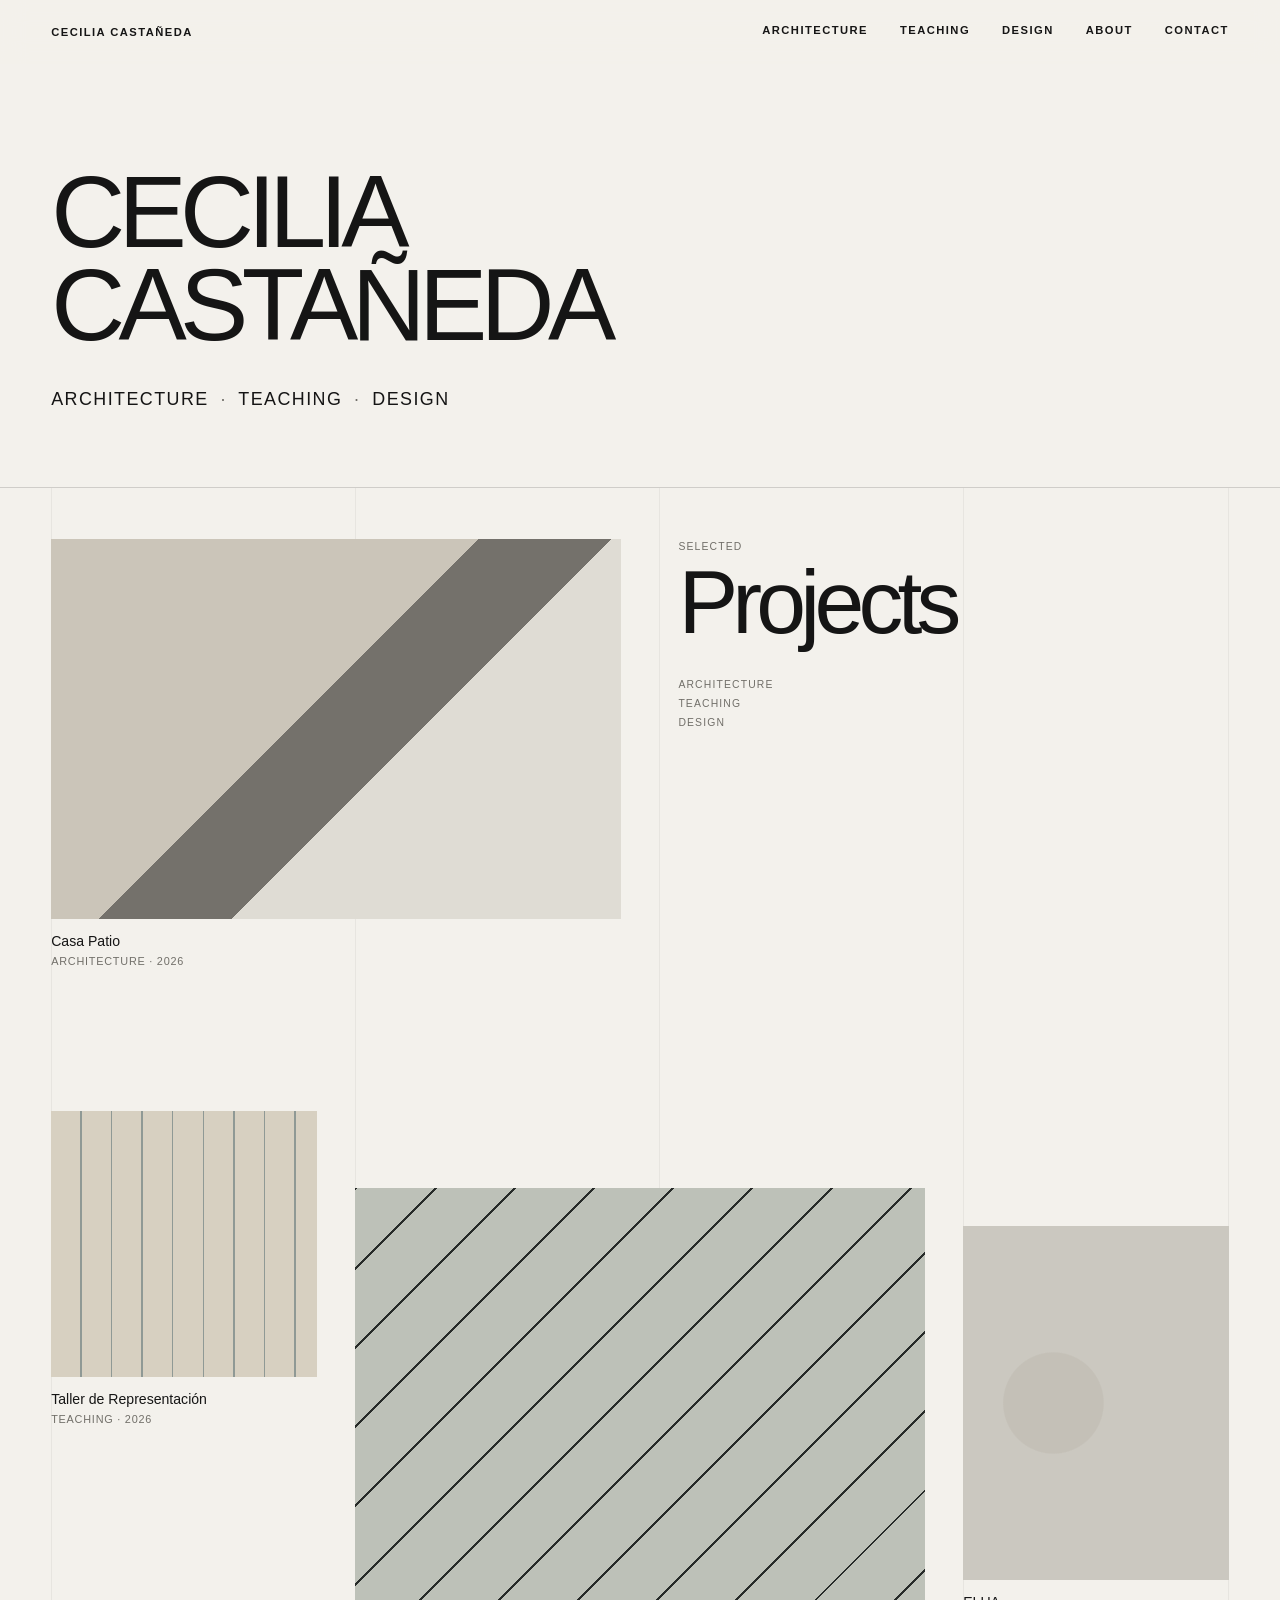
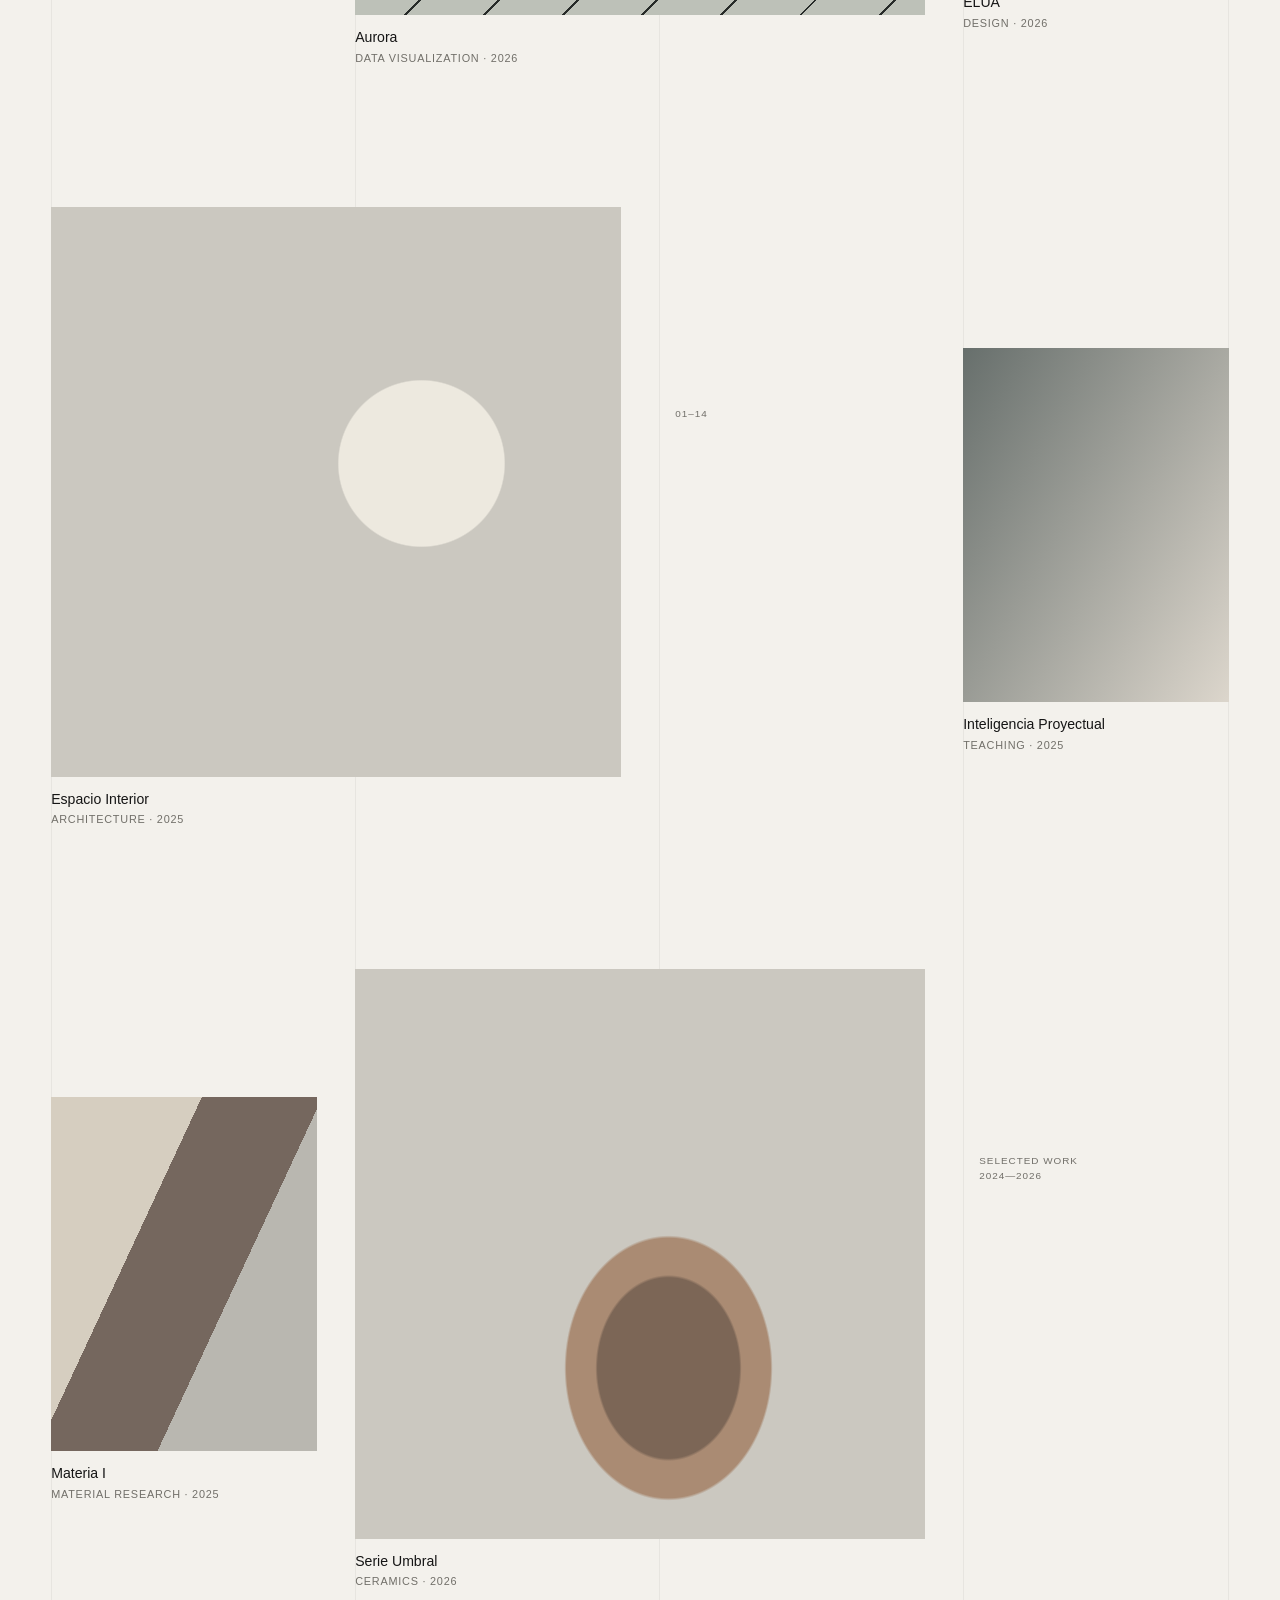
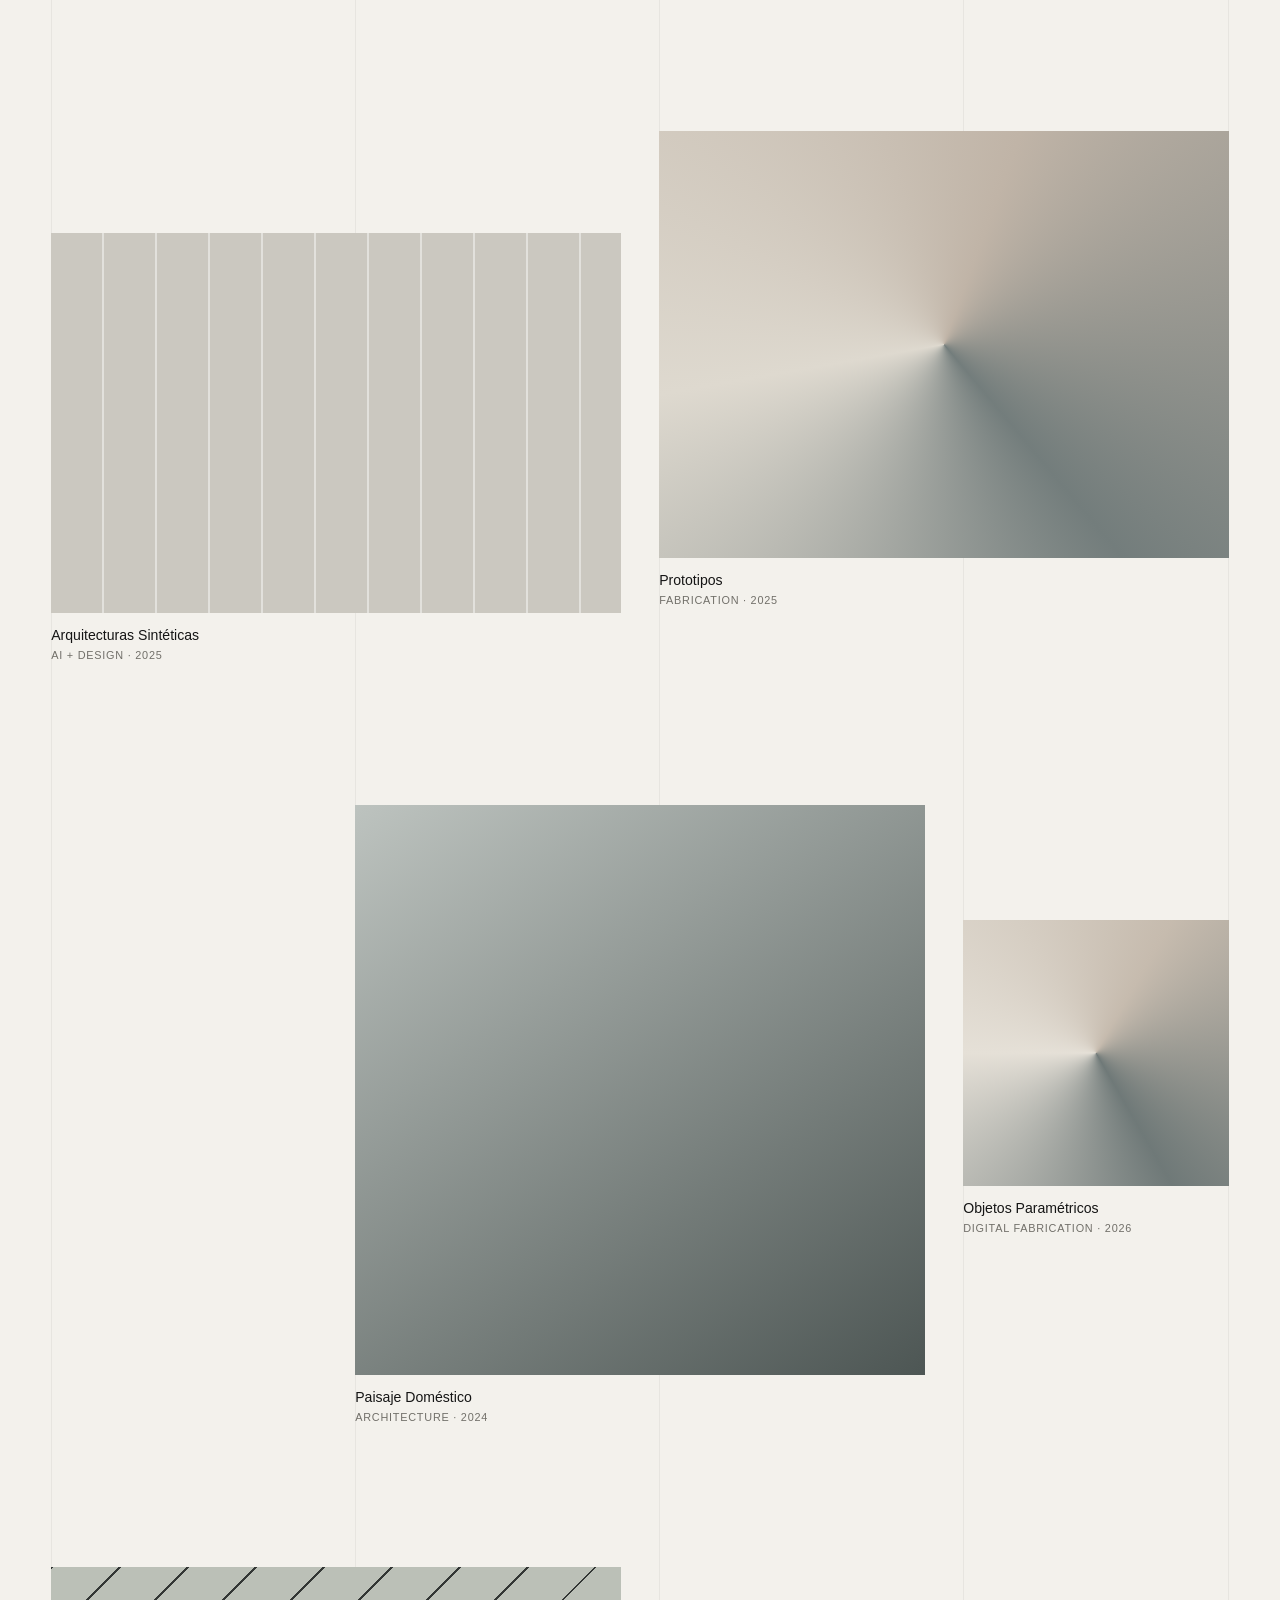
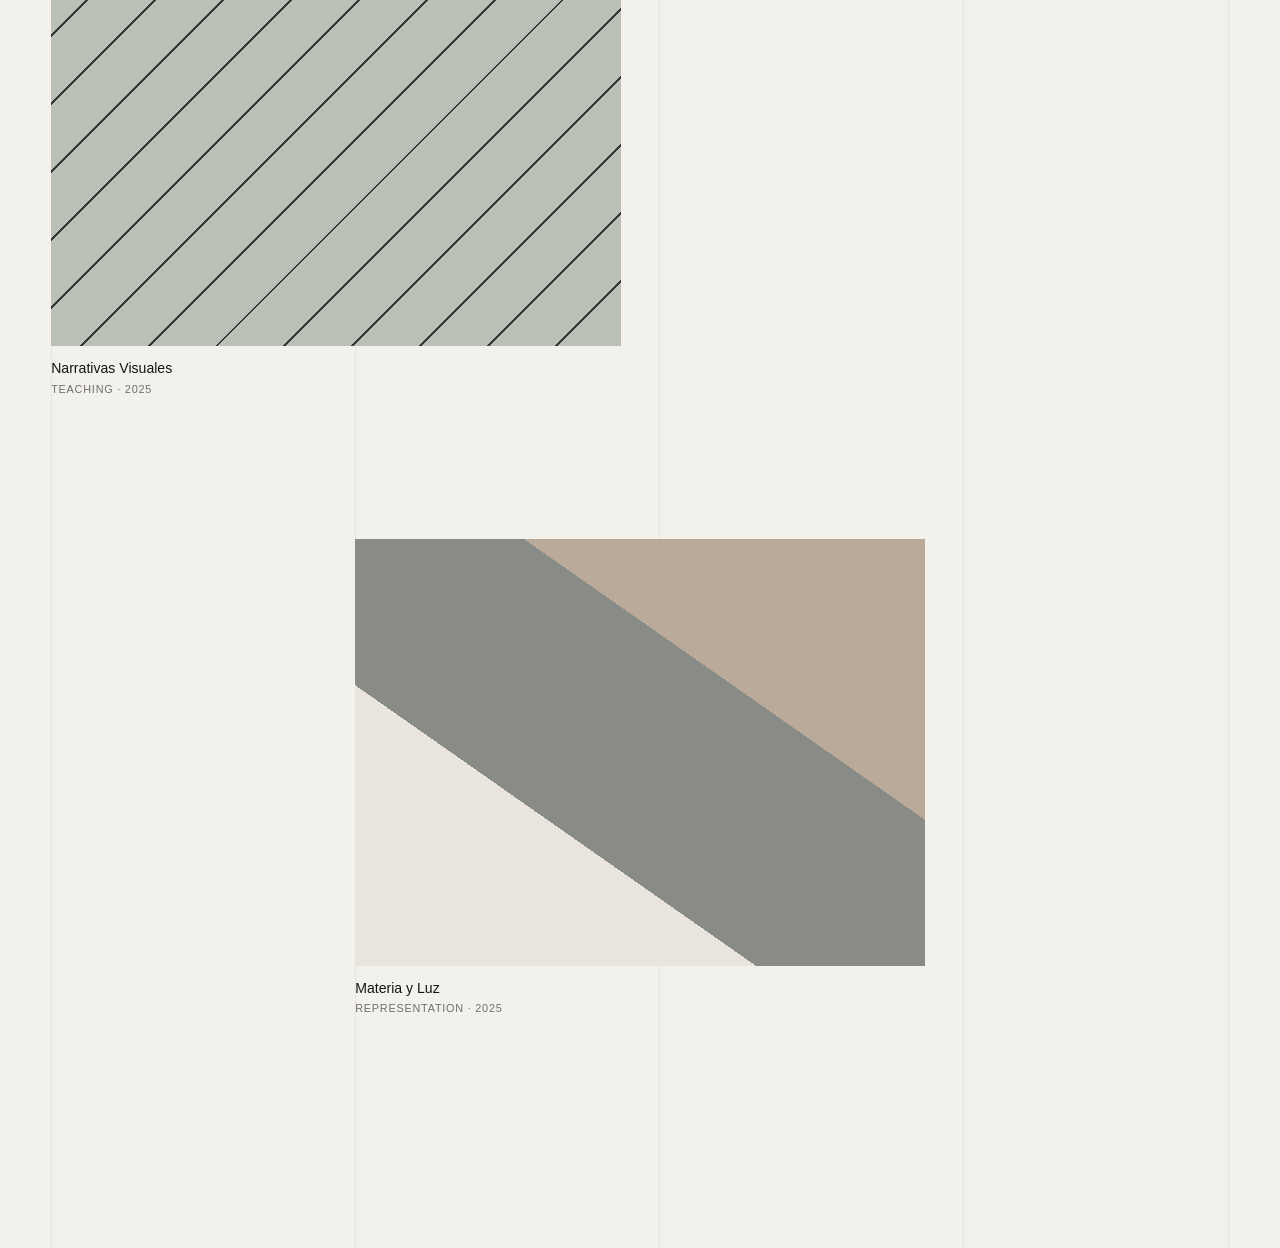
==== commit 6903829a: "Style" ====
--- a/index.html
+++ b/index.html
@@ -19,16 +19,20 @@
       <p>Architecture <span>·</span> Teaching <span>·</span> Design</p>
     </header>
     <section class="project-wall" aria-label="Selección de proyectos">
+      <div class="grid-guides" aria-hidden="true"><i></i><i></i><i></i><i></i></div>
+      <div class="wall-heading"><p>Selected</p><h2>Projects</h2><span>Architecture<br>Teaching<br>Design</span></div>
       <a class="project-item wall-1 reveal" href="project-template.html"><div class="wall-image placeholder a1 ratio-3-2"></div><div class="wall-meta"><h2>Casa Patio</h2><p>Architecture · 2026</p></div></a>
       <a class="project-item wall-2 reveal" href="project-template.html"><div class="wall-image placeholder d1 ratio-3-4"></div><div class="wall-meta"><h2>ELUA</h2><p>Design · 2026</p></div></a>
       <a class="project-item wall-3 reveal" href="#"><div class="wall-image placeholder t1 ratio-1-1"></div><div class="wall-meta"><h2>Taller de Representación</h2><p>Teaching · 2026</p></div></a>
       <a class="project-item wall-4 reveal" href="#"><div class="wall-image placeholder d4 ratio-4-3"></div><div class="wall-meta"><h2>Aurora</h2><p>Data Visualization · 2026</p></div></a>
       <a class="project-item wall-5 reveal" href="#"><div class="wall-image placeholder a3 ratio-1-1"></div><div class="wall-meta"><h2>Espacio Interior</h2><p>Architecture · 2025</p></div></a>
+      <div class="wall-empty empty-1" aria-hidden="true"><span>01–14</span></div>
       <a class="project-item wall-6 reveal" href="#"><div class="wall-image placeholder t3 ratio-3-4"></div><div class="wall-meta"><h2>Inteligencia Proyectual</h2><p>Teaching · 2025</p></div></a>
       <a class="project-item wall-7 reveal" href="#"><div class="wall-image placeholder d2 ratio-1-1"></div><div class="wall-meta"><h2>Serie Umbral</h2><p>Ceramics · 2026</p></div></a>
       <a class="project-item wall-8 reveal" href="#"><div class="wall-image placeholder a5 ratio-3-2"></div><div class="wall-meta"><h2>Arquitecturas Sintéticas</h2><p>AI + Design · 2025</p></div></a>
       <a class="project-item wall-9 reveal" href="#"><div class="wall-image placeholder t4 ratio-4-3"></div><div class="wall-meta"><h2>Prototipos</h2><p>Fabrication · 2025</p></div></a>
       <a class="project-item wall-10 reveal" href="#"><div class="wall-image placeholder d5 ratio-3-4"></div><div class="wall-meta"><h2>Materia I</h2><p>Material Research · 2025</p></div></a>
+      <div class="wall-empty empty-2" aria-hidden="true"><span>Selected work<br>2024—2026</span></div>
       <a class="project-item wall-11 reveal" href="#"><div class="wall-image placeholder a6 ratio-1-1"></div><div class="wall-meta"><h2>Paisaje Doméstico</h2><p>Architecture · 2024</p></div></a>
       <a class="project-item wall-12 reveal" href="#"><div class="wall-image placeholder t5 ratio-3-2"></div><div class="wall-meta"><h2>Narrativas Visuales</h2><p>Teaching · 2025</p></div></a>
       <a class="project-item wall-13 reveal" href="#"><div class="wall-image placeholder d3 ratio-1-1"></div><div class="wall-meta"><h2>Objetos Paramétricos</h2><p>Digital Fabrication · 2026</p></div></a>
--- a/style.css
+++ b/style.css
@@ -52,3 +52,29 @@
 @media(max-width:760px){.site-header{padding-top:1.15rem;padding-bottom:1.15rem}.menu-toggle{display:flex;align-items:center;gap:.75rem;padding:.5rem 0}.menu-icon,.menu-icon::after{display:block;width:1.25rem;height:1px;background:currentColor;content:"";transition:transform .2s}.menu-icon::after{transform:translateY(.3rem)}.menu-toggle[aria-expanded="true"] .menu-icon{transform:rotate(45deg)}.menu-toggle[aria-expanded="true"] .menu-icon::after{transform:rotate(90deg)}.site-nav{position:fixed;inset:3.75rem 0 auto;display:flex;padding:2rem var(--page) 3rem;background:var(--paper);flex-direction:column;gap:1.2rem;opacity:0;pointer-events:none;transform:translateY(-1rem);transition:opacity .2s,transform .2s}.site-nav.is-open{opacity:1;pointer-events:auto;transform:none}.site-nav a{font-size:1.2rem}.cover{min-height:100svh}.cover h1{font-size:clamp(4rem,21vw,7rem)}.disciplines{display:flex;flex-wrap:wrap;gap:.3rem}.disciplines span{margin:0}.page-title{grid-template-columns:1fr}.page-title p{margin-bottom:2rem;font-size:6rem}.page-title h1{font-size:clamp(3.2rem,16vw,6rem);overflow-wrap:anywhere}.project-grid{grid-template-columns:1fr;gap:4.5rem}.contact-page{grid-template-columns:1fr}.contact-links{margin-top:5rem}.contact-links a{grid-template-columns:1fr;gap:.5rem}}
 @media(max-width:760px){.home-intro{padding-top:8rem;padding-bottom:4rem}.home-intro h1{font-size:clamp(3.1rem,16vw,5.5rem)}.home-intro p{display:flex;flex-wrap:wrap;gap:.25rem}.home-intro p span{margin:0}.project-wall{display:grid;grid-template-columns:1fr;gap:5rem;padding-bottom:9rem}.project-wall .project-item{grid-column:1!important;margin-top:0}.project-hero{grid-template-columns:1fr;margin-bottom:6rem}.project-summary{margin-top:2rem}.project-story{grid-template-columns:1fr;gap:5rem}.project-story .detail-image{grid-column:1;margin-top:0}.detail-wide,.detail-landscape{aspect-ratio:3/2}.detail-portrait,.detail-medium{aspect-ratio:3/4}.detail-square{aspect-ratio:1/1}.detail-plan{aspect-ratio:4/3}}
 @media(prefers-reduced-motion:reduce){html{scroll-behavior:auto}*,*::before,*::after{transition-duration:.01ms!important}.reveal{opacity:1;transform:none}}
+
+/* Home v2: retícula arquitectónica de cuatro módulos */
+.home-page .home-intro{display:grid;grid-template-columns:repeat(4,minmax(0,1fr));column-gap:clamp(1.5rem,3vw,4rem);padding-bottom:clamp(3rem,6vw,5rem)}
+.home-page .home-intro h1{grid-column:1/span 3}
+.home-page .home-intro p{grid-column:1/-1}
+.home-page .project-wall{position:relative;display:grid;grid-template-columns:repeat(4,minmax(0,1fr));grid-auto-flow:row dense;gap:clamp(6rem,11vw,12rem) clamp(1.5rem,3vw,4rem);padding-top:clamp(2rem,4vw,4rem);border-top:1px solid rgb(21 21 21/.16);isolation:isolate}
+.grid-guides{position:absolute;z-index:-1;inset:0 var(--page);display:grid;grid-template-columns:repeat(4,minmax(0,1fr));column-gap:clamp(1.5rem,3vw,4rem);pointer-events:none}
+.grid-guides i{border-left:1px solid rgb(21 21 21/.055)}.grid-guides i:last-child{border-right:1px solid rgb(21 21 21/.055)}
+.wall-heading{grid-column:3/span 2;align-self:start;min-height:clamp(12rem,22vw,21rem);padding-left:clamp(.75rem,1.5vw,1.5rem)}
+.wall-heading p,.wall-heading span{margin:0;color:var(--muted);font-size:.65rem;line-height:1.55;letter-spacing:.11em;text-transform:uppercase}
+.wall-heading h2{margin:.4rem 0 2rem;font-size:clamp(3rem,7vw,7rem);font-weight:400;letter-spacing:-.065em;line-height:.9}
+.home-page .project-item{display:grid;width:100%;padding-left:0;grid-template-rows:auto auto;align-self:start}
+.home-page .wall-image{display:block;width:100%;max-width:none;justify-self:stretch}
+.home-page .wall-meta{width:100%;padding-right:0;padding-left:0}
+.home-page .wall-1{grid-column:1/span 2;margin:0}.home-page .wall-2{grid-column:4;margin-top:clamp(5rem,9vw,9rem)}
+.home-page .wall-3{grid-column:1;margin-top:0}.home-page .wall-4{grid-column:2/span 2;margin-top:clamp(3rem,6vw,6rem)}
+.home-page .wall-5{grid-column:1/span 2;margin:0}.home-page .wall-6{grid-column:4;margin-top:clamp(6rem,11vw,11rem)}
+.home-page .wall-7{grid-column:2/span 2;margin:0}.home-page .wall-8{grid-column:1/span 2;margin-top:clamp(4rem,8vw,8rem)}
+.home-page .wall-9{grid-column:3/span 2;margin:0}.home-page .wall-10{grid-column:1;margin-top:clamp(5rem,10vw,10rem)}
+.home-page .wall-11{grid-column:2/span 2;margin:0}.home-page .wall-12{grid-column:1/span 2;margin:0}
+.home-page .wall-13{grid-column:4;margin-top:clamp(5rem,9vw,9rem)}.home-page .wall-14{grid-column:2/span 2;margin:0}
+.wall-empty{display:flex;min-height:clamp(10rem,18vw,17rem);padding:1rem;align-items:flex-end;color:var(--muted)}
+.wall-empty span{font-size:.62rem;line-height:1.55;letter-spacing:.1em;text-transform:uppercase}.empty-1{grid-column:3}.empty-2{grid-column:4}
+
+@media(max-width:1000px) and (min-width:761px){.home-page .home-intro,.home-page .project-wall{grid-template-columns:repeat(2,minmax(0,1fr))}.home-page .home-intro h1{grid-column:1/-1}.home-page .project-wall>*:not(.grid-guides){grid-column:auto/span 1}.home-page .project-wall>.wall-1,.home-page .project-wall>.wall-4,.home-page .project-wall>.wall-5,.home-page .project-wall>.wall-7,.home-page .project-wall>.wall-9,.home-page .project-wall>.wall-11,.home-page .project-wall>.wall-12,.home-page .project-wall>.wall-14,.home-page .project-wall>.wall-heading{grid-column:span 2}.grid-guides{grid-template-columns:repeat(2,minmax(0,1fr))}.grid-guides i:nth-child(n+3){display:none}}
+@media(max-width:760px){.home-page .home-intro{display:block}.home-page .project-wall{display:grid;grid-template-columns:1fr;gap:5rem;border-top:1px solid rgb(21 21 21/.16)}.home-page .project-wall>*:not(.grid-guides){grid-column:1!important;margin-top:0}.home-page .wall-heading{min-height:13rem;padding:0}.home-page .wall-empty{display:none}.grid-guides{grid-template-columns:1fr}.grid-guides i:not(:first-child){display:none}}
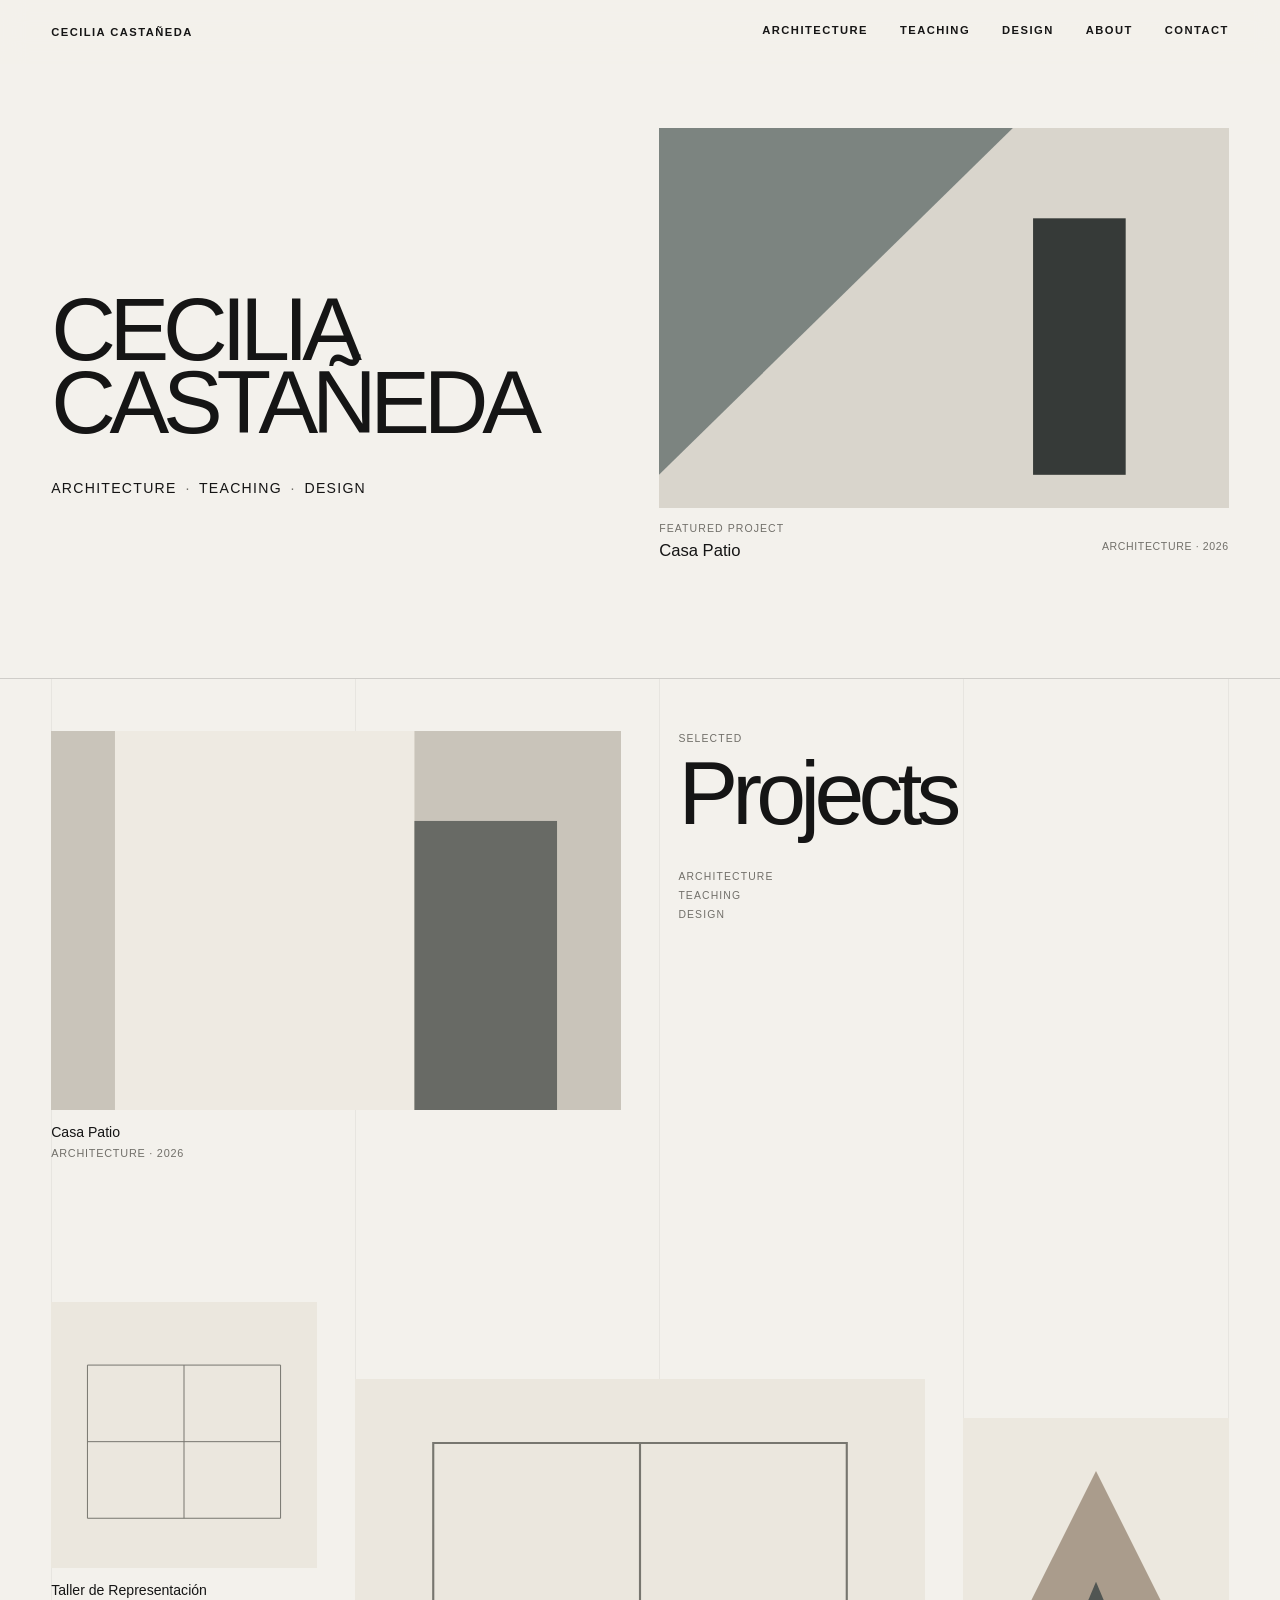
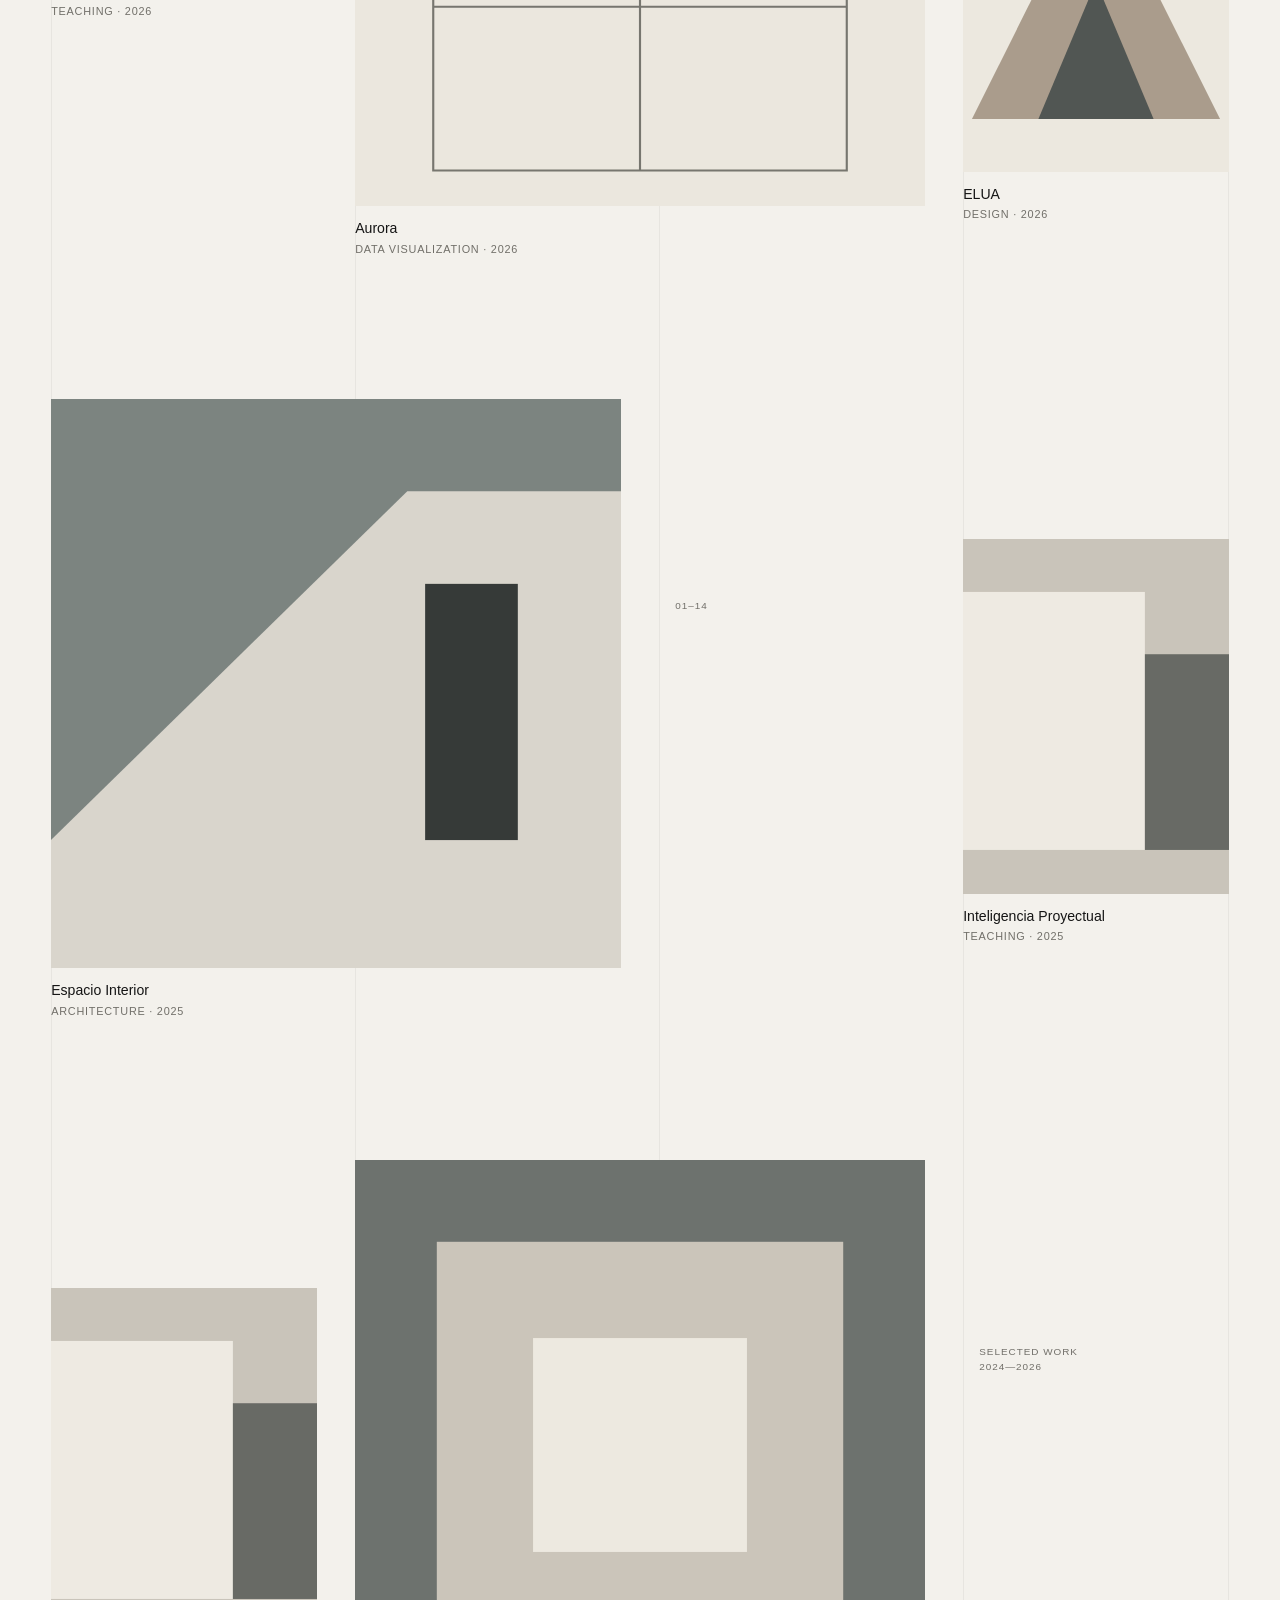
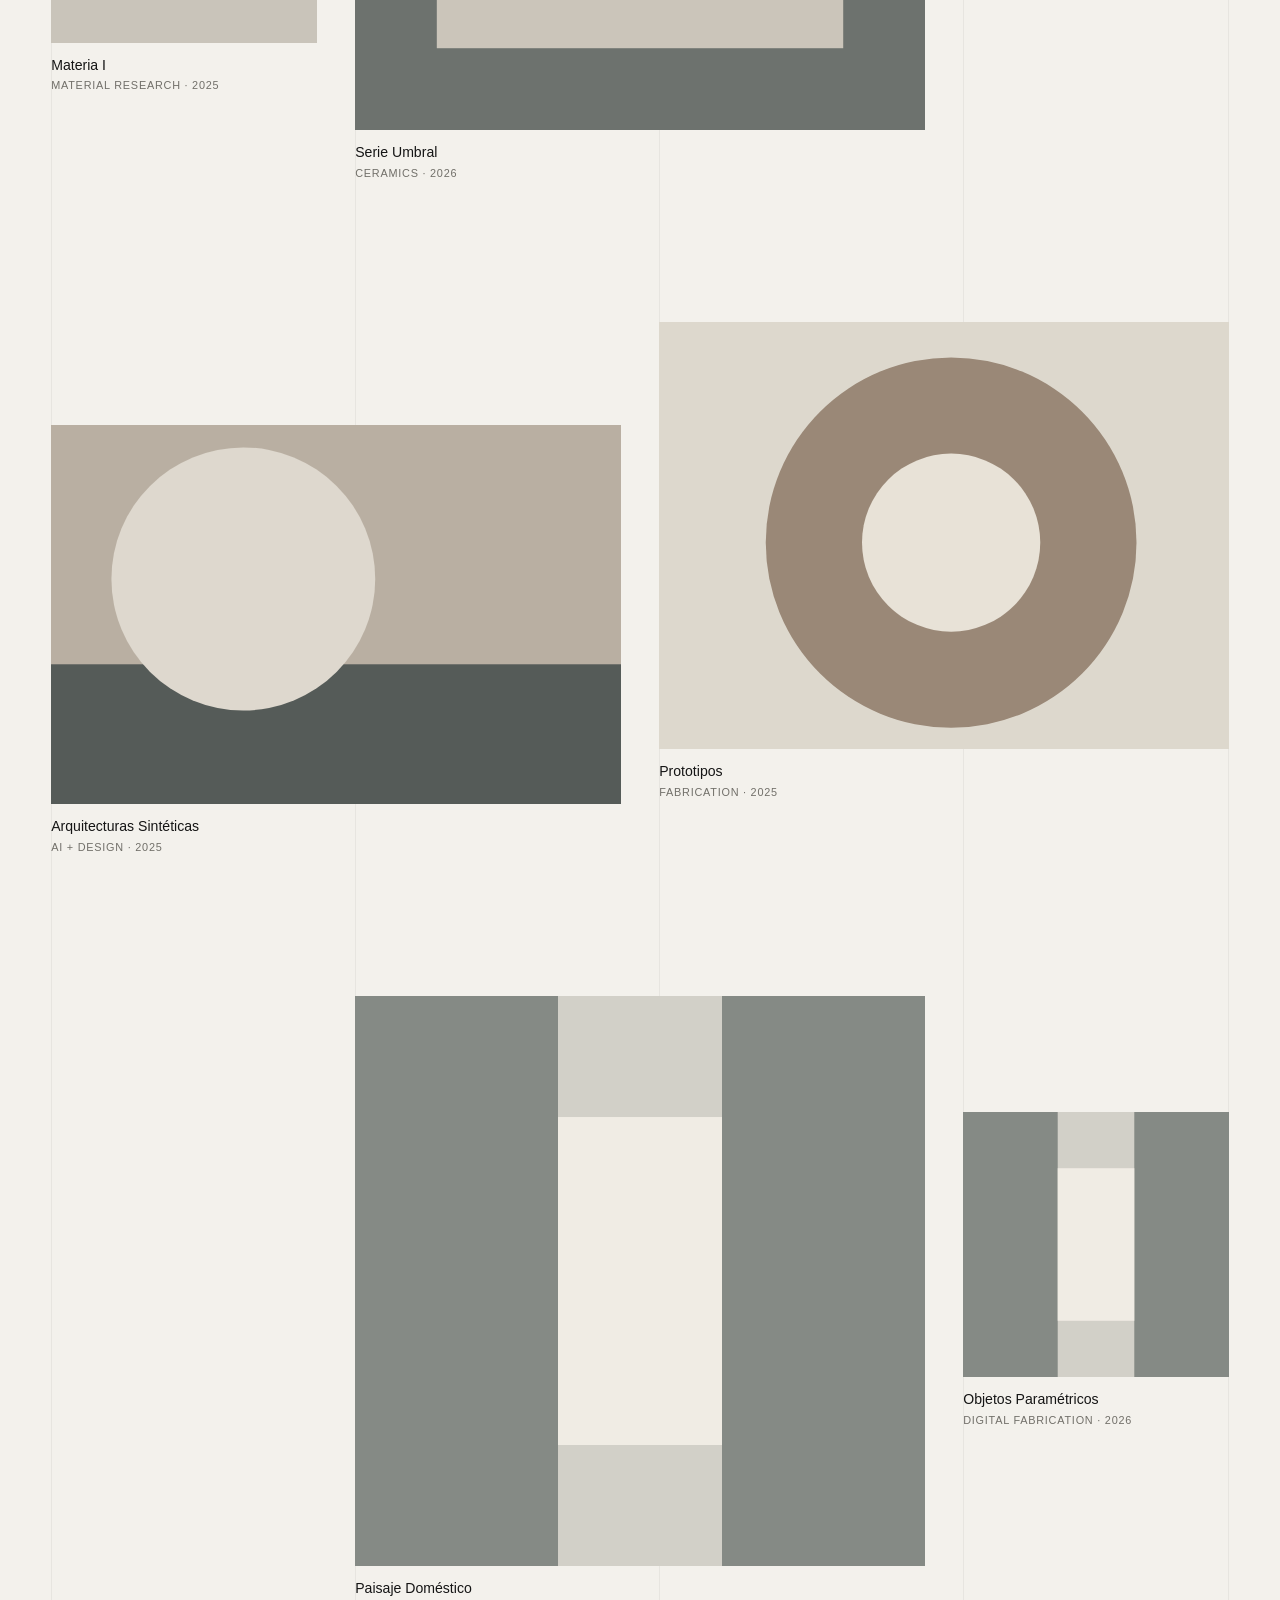
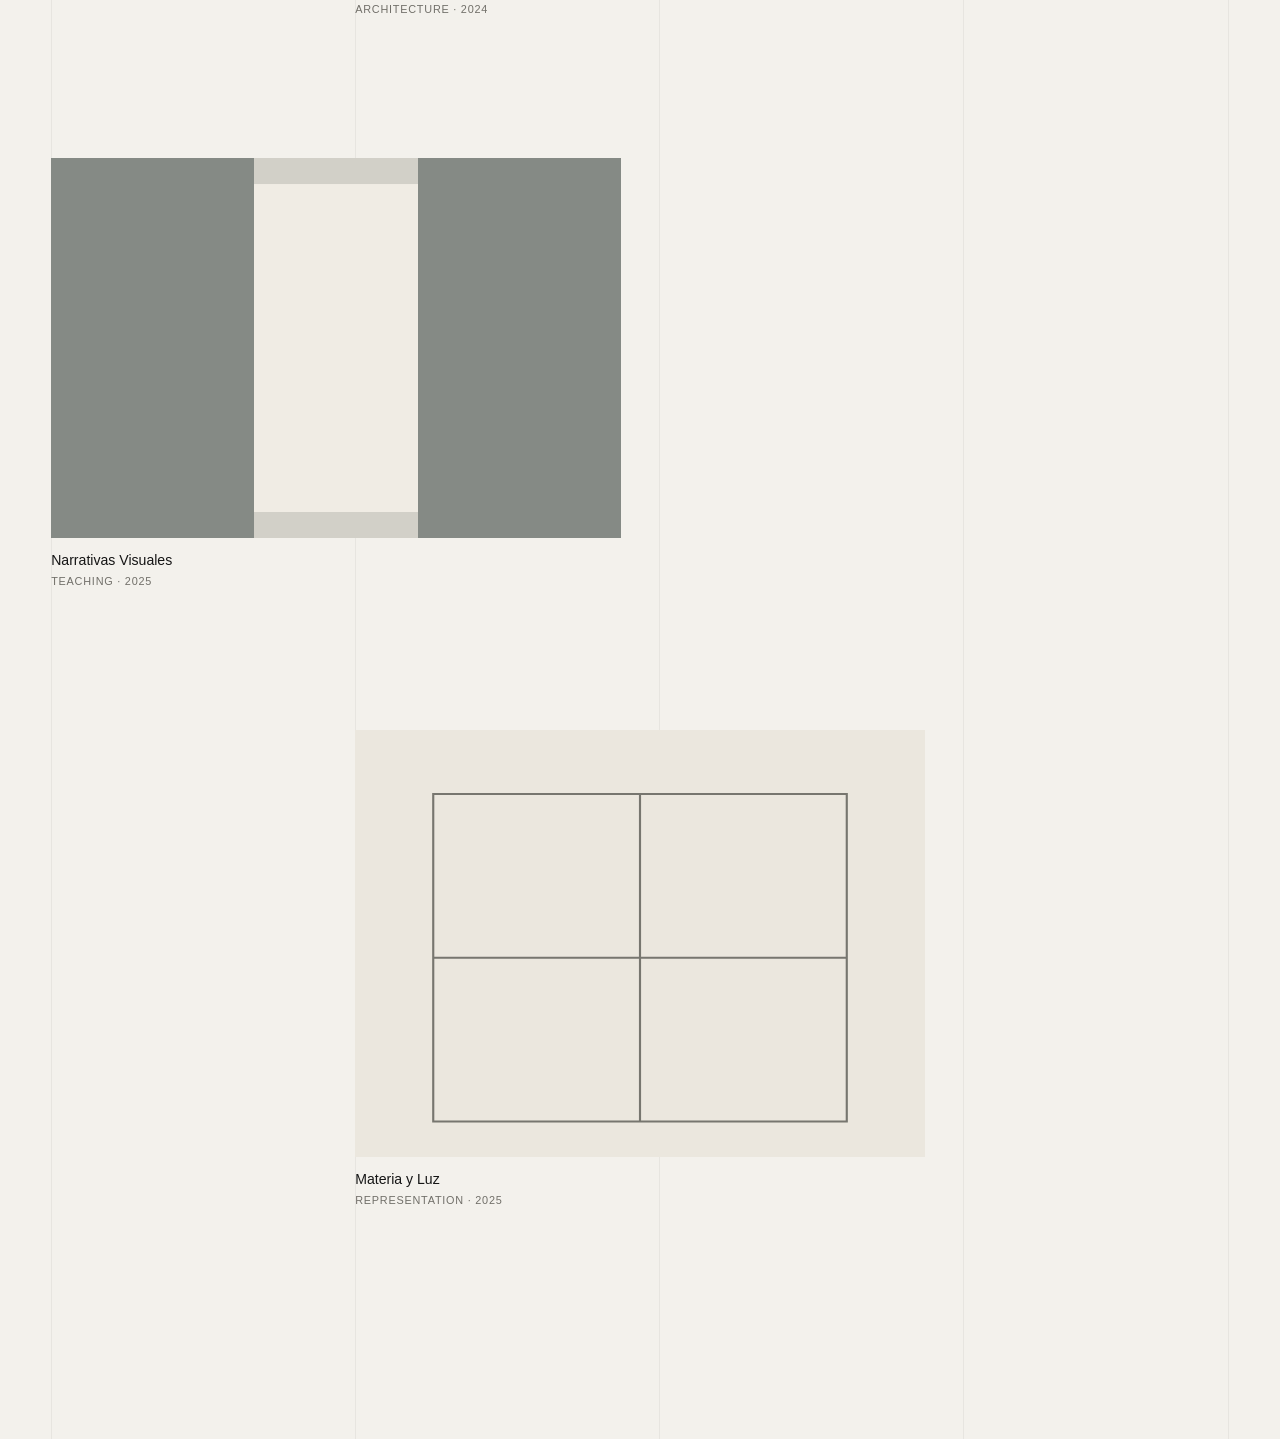
==== commit b5be3842: "test2" ====
--- a/index.html
+++ b/index.html
@@ -14,10 +14,21 @@
     <nav id="site-nav" class="site-nav" aria-label="Navegación principal"><a href="architecture.html">Architecture</a><a href="teaching.html">Teaching</a><a href="design.html">Design</a><a href="about.html">About</a><a href="contact.html">Contact</a></nav>
   </header>
   <main>
-    <header class="home-intro reveal">
-      <h1>Cecilia Castañeda</h1>
-      <p>Architecture <span>·</span> Teaching <span>·</span> Design</p>
-    </header>
+    <section class="home-intro reveal" aria-labelledby="home-title">
+      <div class="hero-copy">
+        <h1 id="home-title">Cecilia<br>Castañeda</h1>
+        <p>Architecture <span>·</span> Teaching <span>·</span> Design</p>
+      </div>
+      <a class="featured-project" href="project-template.html" aria-label="Ver proyecto destacado Casa Patio">
+        <!-- REEMPLAZAR: cambia este src por la imagen real del proyecto destacado. -->
+        <img class="featured-image" src="assets/images/placeholders/placeholder-03.svg" alt="Composición arquitectónica provisional del proyecto Casa Patio">
+        <div class="featured-meta">
+          <p>Featured project</p>
+          <h2>Casa Patio</h2>
+          <span>Architecture · 2026</span>
+        </div>
+      </a>
+    </section>
     <section class="project-wall" aria-label="Selección de proyectos">
       <div class="grid-guides" aria-hidden="true"><i></i><i></i><i></i><i></i></div>
       <div class="wall-heading"><p>Selected</p><h2>Projects</h2><span>Architecture<br>Teaching<br>Design</span></div>
--- a/style.css
+++ b/style.css
@@ -78,3 +78,34 @@
 
 @media(max-width:1000px) and (min-width:761px){.home-page .home-intro,.home-page .project-wall{grid-template-columns:repeat(2,minmax(0,1fr))}.home-page .home-intro h1{grid-column:1/-1}.home-page .project-wall>*:not(.grid-guides){grid-column:auto/span 1}.home-page .project-wall>.wall-1,.home-page .project-wall>.wall-4,.home-page .project-wall>.wall-5,.home-page .project-wall>.wall-7,.home-page .project-wall>.wall-9,.home-page .project-wall>.wall-11,.home-page .project-wall>.wall-12,.home-page .project-wall>.wall-14,.home-page .project-wall>.wall-heading{grid-column:span 2}.grid-guides{grid-template-columns:repeat(2,minmax(0,1fr))}.grid-guides i:nth-child(n+3){display:none}}
 @media(max-width:760px){.home-page .home-intro{display:block}.home-page .project-wall{display:grid;grid-template-columns:1fr;gap:5rem;border-top:1px solid rgb(21 21 21/.16)}.home-page .project-wall>*:not(.grid-guides){grid-column:1!important;margin-top:0}.home-page .wall-heading{min-height:13rem;padding:0}.home-page .wall-empty{display:none}.grid-guides{grid-template-columns:1fr}.grid-guides i:not(:first-child){display:none}}
+
+/* Portada con proyecto destacado */
+.home-page .home-intro{display:grid;grid-template-columns:repeat(4,minmax(0,1fr));gap:clamp(1.5rem,3vw,4rem);padding-top:clamp(7rem,10vw,9rem);padding-bottom:clamp(5rem,9vw,8rem);align-items:end}
+.hero-copy{grid-column:1/span 2;padding-bottom:clamp(2rem,5vw,5rem)}
+.home-page .hero-copy h1{margin:0;font-size:clamp(3.4rem,7vw,7.5rem);font-weight:500;letter-spacing:-.07em;line-height:.82;text-transform:uppercase}
+.home-page .hero-copy p{margin:clamp(1.75rem,3vw,3rem) 0 0;font-size:clamp(.72rem,1.1vw,.95rem);letter-spacing:.09em;line-height:1.5;text-transform:uppercase}
+.hero-copy p span{margin:0 .25em;color:var(--muted)}
+.featured-project{grid-column:3/span 2;display:block;align-self:start;cursor:pointer}
+.featured-image{display:block;width:100%;aspect-ratio:3/2;object-fit:cover;background:#d6d2c9;transition:opacity .35s ease}
+.featured-project:hover .featured-image,.featured-project:focus-visible .featured-image{opacity:.94}
+.featured-meta{display:grid;grid-template-columns:1fr auto;gap:.2rem 1rem;padding-top:.8rem}
+.featured-meta p,.featured-meta h2,.featured-meta span{margin:0;font-size:.66rem;font-weight:400;line-height:1.45}
+.featured-meta p{grid-column:1/-1;color:var(--muted);letter-spacing:.1em;text-transform:uppercase}
+.featured-meta h2{font-size:clamp(.95rem,1.3vw,1.15rem)}
+.featured-meta span{color:var(--muted);letter-spacing:.06em;text-transform:uppercase}
+
+@media(max-width:900px) and (min-width:761px){.home-page .home-intro{grid-template-columns:repeat(2,minmax(0,1fr))}.hero-copy{grid-column:1}.featured-project{grid-column:2}.home-page .hero-copy h1{font-size:clamp(3.2rem,8vw,5.5rem);overflow-wrap:anywhere}}
+@media(max-width:760px){.home-page .home-intro{display:flex;padding-top:6.5rem;padding-bottom:5rem;flex-direction:column;align-items:stretch}.featured-project{order:-1}.featured-image{aspect-ratio:4/3}.hero-copy{padding:0}.home-page .hero-copy h1{font-size:clamp(3.2rem,16vw,5.5rem)}.home-page .hero-copy p{display:flex;margin-top:1.5rem;flex-wrap:wrap;gap:.25rem}.hero-copy p span{margin:0}}
+
+/* Sistema reutilizable de placeholders */
+/* Para una imagen real individual, sustituye su background-image por url("assets/images/categoria/archivo.jpg"). */
+.placeholder{background-repeat:no-repeat;background-position:center;background-size:cover}
+.placeholder::after{display:none}
+.a1,.t3,.d5{background-image:url("assets/images/placeholders/placeholder-01.svg")}
+.a2,.t4,.d2{background-image:url("assets/images/placeholders/placeholder-02.svg")}
+.a3,.t6,.d8{background-image:url("assets/images/placeholders/placeholder-03.svg")}
+.a4,.t1,.d4{background-image:url("assets/images/placeholders/placeholder-04.svg")}
+.a5,.t2,.d6{background-image:url("assets/images/placeholders/placeholder-05.svg")}
+.a6,.t5,.d3{background-image:url("assets/images/placeholders/placeholder-06.svg")}
+.d1,.d7{background-image:url("assets/images/placeholders/placeholder-07.svg")}
+.d2,.d8{background-image:url("assets/images/placeholders/placeholder-08.svg")}
